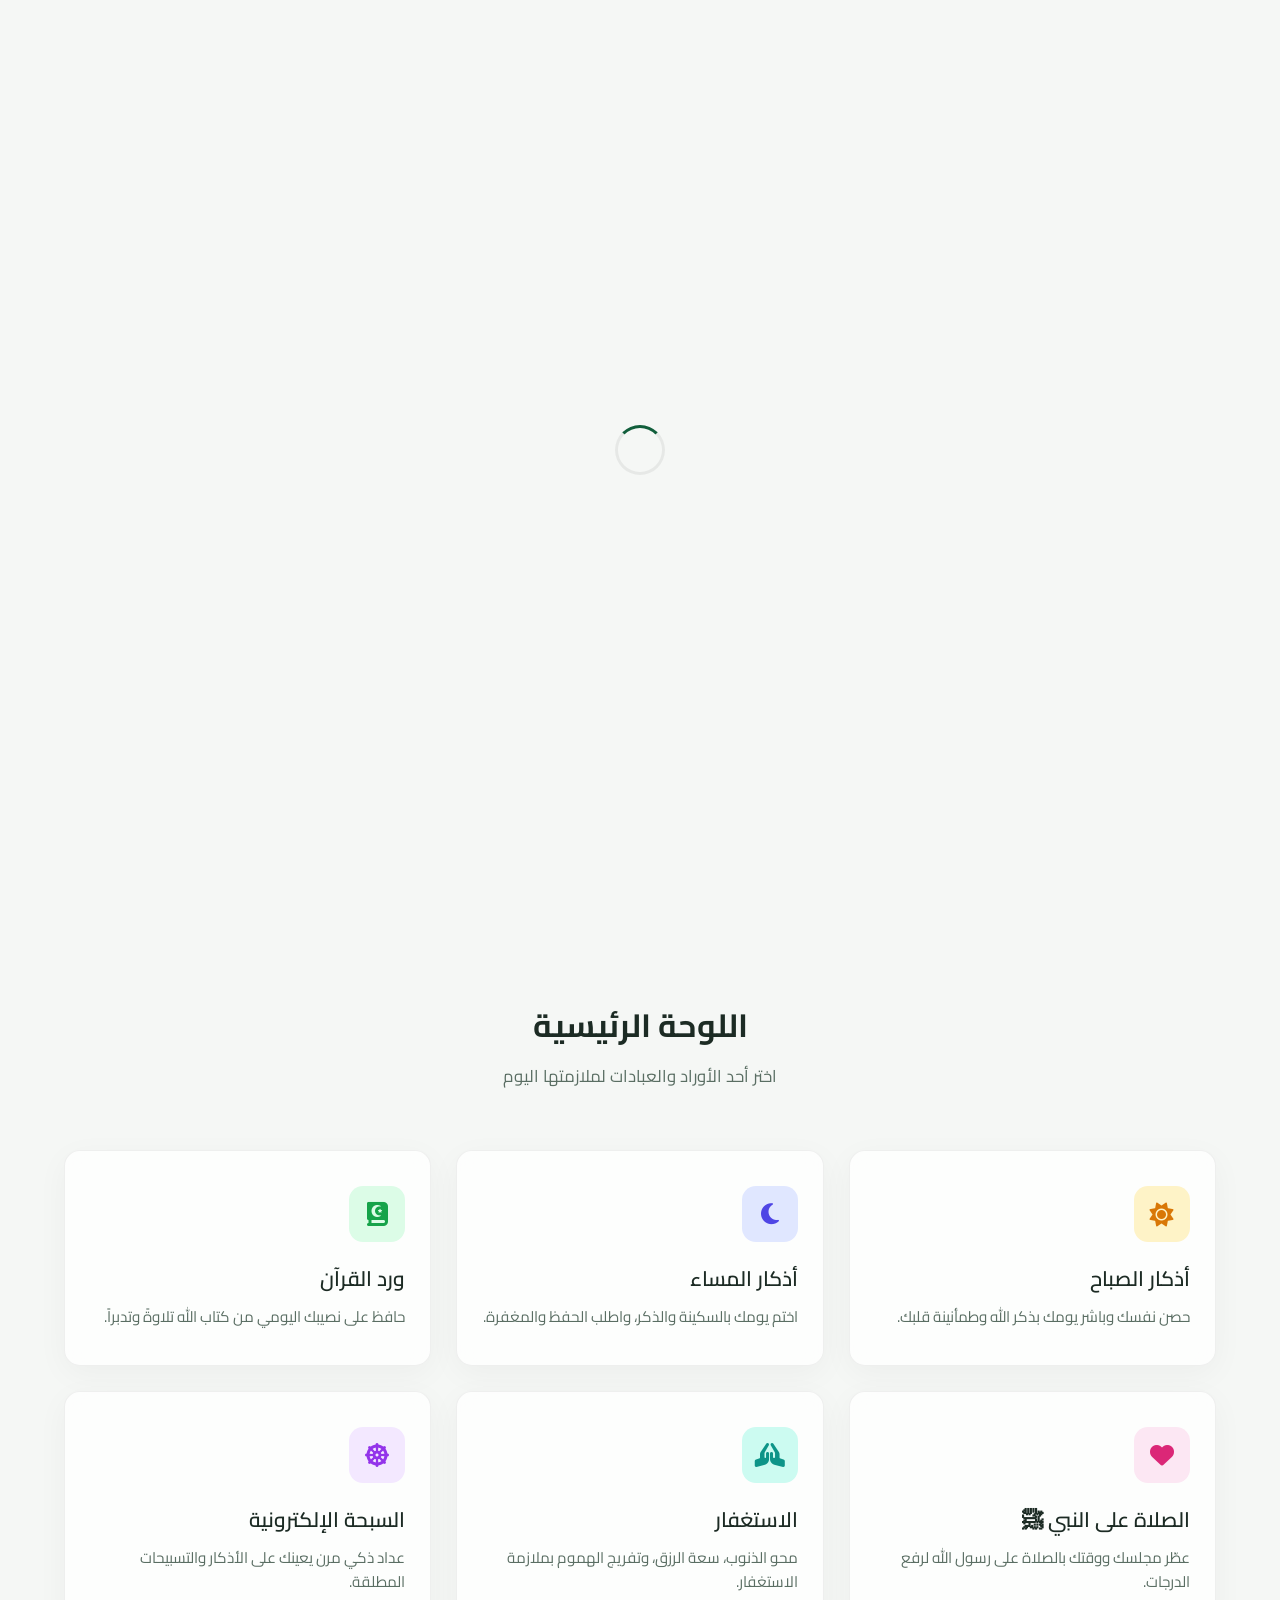
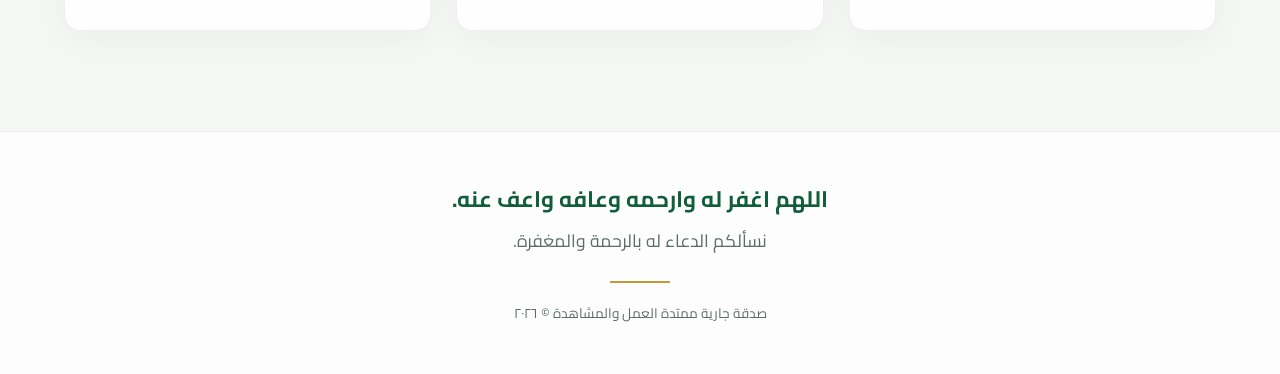
==== index.html @ 2641b61e "Rename Azkar.html to index.html" ====
<!DOCTYPE html>
<html lang="ar" dir="rtl">
<head>
    <meta charset="UTF-8">
    <meta name="viewport" content="width=device-width, initial-scale=1.0">
    <title>صدقة جارية</title>
    <link rel="preconnect" href="https://fonts.googleapis.com">
    <link rel="preconnect" href="https://fonts.gstatic.com" crossorigin>
    <link href="https://fonts.googleapis.com/css2?family=Cairo:wght@300;400;600;700&display=swap" rel="stylesheet">
    <link rel="stylesheet" href="https://cdnjs.cloudflare.com/ajax/libs/font-awesome/6.4.0/css/all.min.css">
    <link rel="stylesheet" href="Azkar.css">
</head>
<body class="light-mode">

    <div id="loader" class="loader-container">
        <div class="loader-spinner"></div>
    </div>

    <header class="main-header">
        <div class="header-container">
            <div class="logo-area" onclick="window.scrollTo({top: 0, behavior: 'smooth'})">
                <i class="fa-solid fa-mosque brand-icon"></i>
                <span class="brand-name">الأثر الصالح</span>
            </div>
            <button id="theme-toggle" class="theme-btn" aria-label="Toggle Theme">
                <i class="fa-solid fa-moon"></i>
            </button>
        </div>
    </header>

    <section class="hero-section">
        <div class="hero-bg-decor"></div>
        <div class="container hero-content">
            <h1 class="hero-title animate-up">صدقة جارية على روح</h1>
            
            <div class="deceased-card animate-up delay-1">
                <h2 class="deceased-name">رحم الله / فاعل خير</h2>
            </div>

            <p class="quran-verse animate-up delay-2">﴿ رَبِّ ارْحَمْهُمَا كَمَا رَبَّيَانِي صَغِيرًا ﴾</p>
            
            <p class="hero-message animate-up delay-3">
                نسأل الله أن يجعل هذا العمل صدقة جارية، وأن يرحم فقيدنا، ويغفر له، ويجعل قبره روضة من رياض الجنة.
            </p>

            <button id="start-btn" class="btn btn-primary animate-up delay-4">
                <span>ابدأ الآن</span>
                <i class="fa-solid fa-chevron-down"></i>
            </button>
        </div>
    </section>

    <main id="dashboard" class="dashboard-section section-padding">
        <div class="container">
            <div class="section-header">
                <h2 class="section-title">اللوحة الرئيسية</h2>
                <p class="section-subtitle">اختر أحد الأوراد والعبادات لملازمتها اليوم</p>
            </div>

            <div class="grid-dashboard">
                <div class="dash-card" onclick="openPage('morning-azkar-page')">
                    <div class="card-icon-wrapper icon-morning">
                        <i class="fa-solid fa-sun"></i>
                    </div>
                    <h3>أذكار الصباح</h3>
                    <p>حصن نفسك وباشر يومك بذكر الله وطمأنينة قلبك.</p>
                </div>

                <div class="dash-card" onclick="openPage('evening-azkar-page')">
                    <div class="card-icon-wrapper icon-evening">
                        <i class="fa-solid fa-moon"></i>
                    </div>
                    <h3>أذكار المساء</h3>
                    <p>اختم يومك بالسكينة والذكر، واطلب الحفظ والمغفرة.</p>
                </div>

                <div class="dash-card" onclick="openPage('quran-wird-page')">
                    <div class="card-icon-wrapper icon-quran">
                        <i class="fa-solid fa-book-quran"></i>
                    </div>
                    <h3>ورد القرآن</h3>
                    <p>حافظ على نصيبك اليومي من كتاب الله تلاوةً وتدبراً.</p>
                </div>

                <div class="dash-card" onclick="openPage('salawat-page')">
                    <div class="card-icon-wrapper icon-prophet">
                        <i class="fa-solid fa-heart"></i>
                    </div>
                    <h3>الصلاة على النبي ﷺ</h3>
                    <p>عطّر مجلسك ووقتك بالصلاة على رسول الله لرفع الدرجات.</p>
                </div>

                <div class="dash-card" onclick="openPage('istighfar-page')">
                    <div class="card-icon-wrapper icon-istighfar">
                        <i class="fa-solid fa-hands-praying"></i>
                    </div>
                    <h3>الاستغفار</h3>
                    <p>محو الذنوب، سعة الرزق، وتفريج الهموم بملازمة الاستغفار.</p>
                </div>

                <div class="dash-card" onclick="openPage('tasbih-page')">
                    <div class="card-icon-wrapper icon-tasbih">
                        <i class="fa-solid fa-dharmachakra"></i>
                    </div>
                    <h3>السبحة الإلكترونية</h3>
                    <p>عداد ذكي مرن يعينك على الأذكار والتسبيحات المطلقة.</p>
                </div>
            </div>
        </div>
    </main>

    <div id="sub-page-overlay" class="page-overlay hidden">
        <button class="close-overlay-btn" onclick="closeActivePage()"><i class="fa-solid fa-xmark"></i></button>
        <div class="overlay-content-wrapper">

            <div id="morning-azkar-page" class="sub-page hidden">
                <div class="page-header">
                    <h2>🌅 أذكار الصباح</h2>
                    <div class="progress-container">
                        <div class="progress-bar-meta"><span>نسبة الإنجاز</span><span id="morning-progress-text">0%</span></div>
                        <div class="progress-bar-outer"><div id="morning-progress" class="progress-bar-inner"></div></div>
                    </div>
                </div>
                <div id="morning-list" class="azkar-cards-container"></div>
            </div>

            <div id="evening-azkar-page" class="sub-page hidden">
                <div class="page-header">
                    <h2>🌙 أذكار المساء</h2>
                    <div class="progress-container">
                        <div class="progress-bar-meta"><span>نسبة الإنجاز</span><span id="evening-progress-text">0%</span></div>
                        <div class="progress-bar-outer"><div id="evening-progress" class="progress-bar-inner"></div></div>
                    </div>
                </div>
                <div id="evening-list" class="azkar-cards-container"></div>
            </div>

            <div id="quran-wird-page" class="sub-page hidden">
                <div class="page-header">
                    <h2>📖 ورد القرآن الكريم اليومي</h2>
                </div>
                <div class="wird-selection-card glass-panel">
                    <h3>حدد مستهدفك الحالي:</h3>
                    <div class="wird-options-grid">
                        <button class="wird-opt-btn" onclick="setWirdGoal('صفحة واحدة', 1)">صفحة واحدة</button>
                        <button class="wird-opt-btn" onclick="setWirdGoal('صفحتين', 2)">صفحتان</button>
                        <button class="wird-opt-btn" onclick="setWirdGoal('٥ صفحات', 5)">٥ صفحات</button>
                        <button class="wird-opt-btn" onclick="setWirdGoal('١٠ صفحات', 10)">١٠ صفحات</button>
                        <button class="wird-opt-btn" onclick="setWirdGoal('حزب كامل', 11)">حزب كامل</button>
                        <button class="wird-opt-btn" onclick="setWirdGoal('جزء كامل', 22)">جزء كامل</button>
                    </div>
                    <div class="wird-status-area">
                        <p class="current-goal-lbl">المستهدف الحالي: <strong id="current-wird-goal">لم يحدد بعد</strong></p>
                        <div class="wird-counter-display">
                            <span class="counter-label">الصفحات المقروءة:</span>
                            <span id="quran-page-count" class="counter-val">0</span>
                        </div>
                        <div class="counter-controls">
                            <button class="counter-btn increment" onclick="changeWirdCount(1)"><i class="fa-solid fa-plus"></i></button>
                            <button class="counter-btn reset" onclick="resetWirdCount()"><i class="fa-solid fa-rotate-left"></i></button>
                        </div>
                    </div>
                </div>
            </div>

            <div id="salawat-page" class="sub-page hidden">
                <div class="page-header">
                    <h2>🤍 الصلاة على النبي ﷺ</h2>
                </div>
                <div class="counter-layout glass-panel">
                    <div class="phrases-select-wrapper">
                        <label for="salawat-select">اختر صيغة الصلاة والسلام:</label>
                        <select id="salawat-select" class="styled-select">
                            <option>اللَّهُمَّ صَلِّ وَسَلِّمْ وَبَارِكْ عَلَى نَبِيِّنَا مُحَمَّدٍ</option>
                            <option>اللَّهُمَّ صَلِّ عَلَى مُحَمَّدٍ وَعَلَى آلِ مُحَمَّدٍ كَمَا صَلَّيْتَ عَلَى إِبْرَاهِيمَ</option>
                        </select>
                    </div>
                    <div class="giant-counter" id="salawat-counter-view">0</div>
                    <div class="counter-controls-row">
                        <button class="counter-btn-giant main-inc" onclick="incrementCounter('salawat')"><i class="fa-solid fa-plus"></i></button>
                        <button class="counter-btn-giant secondary-res" onclick="resetCounter('salawat')"><i class="fa-solid fa-rotate-left"></i></button>
                    </div>
                </div>
            </div>

            <div id="istighfar-page" class="sub-page hidden">
                <div class="page-header">
                    <h2>🤲 الاستغفار والتوبة</h2>
                </div>
                <div class="counter-layout glass-panel">
                    <div class="phrases-select-wrapper">
                        <label for="istighfar-select">صيغة الاستغفار المباركة:</label>
                        <select id="istighfar-select" class="styled-select">
                            <option>أَسْتَغْفِرُ اللَّهَ وَأَتُوبُ إِلَيْهِ</option>
                            <option>أَسْتَغْفِرُ اللَّهَ الْعَظِيمَ الَّذِي لَا إِلَهَ إِلَّا هُوَ الْحَيُّ الْقَيُّومُ وَأَتُوبُ إِلَيْهِ</option>
                            <option>اللَّهُمَّ أَنْتَ رَبِّي لَا إِلَهَ إِلَّا أَنْتَ خَلَقْتَنِي وَأَنَا عَبْدُكَ</option>
                        </select>
                    </div>
                    <div class="giant-counter" id="istighfar-counter-view">0</div>
                    <div class="counter-controls-row">
                        <button class="counter-btn-giant main-inc" onclick="incrementCounter('istighfar')"><i class="fa-solid fa-plus"></i></button>
                        <button class="counter-btn-giant secondary-res" onclick="resetCounter('istighfar')"><i class="fa-solid fa-rotate-left"></i></button>
                    </div>
                </div>
            </div>

            <div id="tasbih-page" class="sub-page hidden">
                <div class="page-header">
                    <h2>📿 السبحة الإلكترونية المطورة</h2>
                </div>
                <div class="counter-layout glass-panel">
                    <div class="phrases-select-wrapper">
                        <label for="tasbih-select">اختر صيغة الذكر الحالية:</label>
                        <select id="tasbih-select" class="styled-select" onchange="onTasbihDhikrChange()">
                            <option value="subhan">سُبْحَانَ اللَّهِ</option>
                            <option value="hamd">الْحَمْدُ لِلَّهِ</option>
                            <option value="allah_akbar">اللَّهُ أَكْبَرُ</option>
                            <option value="tawheed">لَا إِلَهَ إِلَّا اللَّهُ وَحْدَهُ لَا شَرِيكَ لَهُ</option>
                            <option value="hawqala">لَا حَوْلَ وَلَا قُوَّةَ إِلَّا بِاللَّهِ</option>
                            <option value="subhan_bihamdihi">سُبْحَانَ اللَّهِ وَبِحَمْدِهِ ، سُبْحَانَ اللَّهِ الْعَظِيمِ</option>
                        </select>
                    </div>
                    <div class="giant-counter" id="tasbih-counter-view">0</div>
                    <div class="counter-controls-row">
                        <button class="counter-btn-giant main-inc" onclick="incrementTasbih()"><i class="fa-solid fa-plus"></i></button>
                        <button class="counter-btn-giant secondary-res" onclick="resetTasbih()"><i class="fa-solid fa-rotate-left"></i></button>
                    </div>
                </div>
            </div>

        </div>
    </div>

    <footer class="main-footer">
        <div class="container footer-content">
            <p class="footer-prayer">اللهم اغفر له وارحمه وعافه واعف عنه.</p>
            <p class="footer-request">نسألكم الدعاء له بالرحمة والمغفرة.</p>
            <div class="footer-divider"></div>
            <p class="footer-copyright">صدقة جارية ممتدة العمل والمشاهدة © ٢٠٢٦</p>
        </div>
    </footer>

    <script src="Azkar.js"></script>
</body>
</html>
---- Azkar.css ----
/* ==========================================================================
   RESET & SYSTEM VARIABLE DECLARATIONS (Premium Islamic Palette & Apple Ethos)
   ========================================================================== */
:root {
    --font-primary: 'Cairo', sans-serif;
    --transition-smooth: all 0.4s cubic-bezier(0.16, 1, 0.3, 1);
    --radius-premium: 16px;
    --radius-round: 30px;
    
    /* Light Mode Variables (Luxurious Minimalist Setup) */
    --bg-main: #f5f7f5;
    --bg-header: rgba(245, 247, 245, 0.75);
    --bg-card: rgba(255, 255, 255, 0.8);
    --border-glass: rgba(0, 0, 0, 0.06);
    --text-primary: #1c2b24;
    --text-secondary: #5a6e63;
    --primary-emerald: #115e3b;
    --primary-emerald-light: #e8f5ee;
    --accent-gold: #c29b38;
    --shadow-premium: 0 8px 32px 0 rgba(0, 0, 0, 0.04);
    --glow-color: rgba(194, 155, 56, 0.3);
}

.dark-mode {
    /* Dark Mode Variables (Deep Minimal Vercel/Notion Dark) */
    --bg-main: #0b120e;
    --bg-header: rgba(11, 18, 14, 0.75);
    --bg-card: rgba(20, 30, 25, 0.7);
    --border-glass: rgba(255, 255, 255, 0.05);
    --text-primary: #f0f4f2;
    --text-secondary: #9cb0a5;
    --primary-emerald: #1b9d63;
    --primary-emerald-light: rgba(27, 157, 99, 0.1);
    --accent-gold: #e0b853;
    --shadow-premium: 0 8px 32px 0 rgba(0, 0, 0, 0.4);
    --glow-color: rgba(224, 184, 83, 0.15);
}

* {
    box-sizing: border-box;
    margin: 0;
    padding: 0;
    font-family: var(--font-primary);
    -webkit-tap-highlight-color: transparent;
}

html {
    scroll-behavior: smooth;
}

body {
    background-color: var(--bg-main);
    color: var(--text-primary);
    transition: var(--transition-smooth);
    overflow-x: hidden;
    line-height: 1.6;
}

.container {
    width: 90%;
    max-width: 1200px;
    margin: 0 auto;
}

/* ==========================================================================
   LOADER ELEMENT
   ========================================================================== */
.loader-container {
    position: fixed;
    top: 0; left: 0; width: 100vw; height: 100vh;
    background-color: var(--bg-main);
    z-index: 9999;
    display: flex; align-items: center; justify-content: center;
    transition: opacity 0.5s ease, visibility 0.5s ease;
}
.loader-spinner {
    width: 50px; height: 50px;
    border: 3px solid var(--border-glass);
    border-top: 3px solid var(--primary-emerald);
    border-radius: 50%;
    animation: spin 0.8s linear infinite;
}
@keyframes spin { 0% { transform: rotate(0deg); } 100% { transform: rotate(360deg); } }

/* ==========================================================================
   NAVIGATION BAR HEADER
   ========================================================================== */
.main-header {
    position: fixed; top: 0; left: 0; width: 100%; z-index: 1000;
    background-color: var(--bg-header);
    backdrop-filter: blur(20px);
    -webkit-backdrop-filter: blur(20px);
    border-bottom: 1px solid var(--border-glass);
    transition: var(--transition-smooth);
}
.header-container {
    max-width: 1300px; margin: 0 auto; padding: 15px 24px;
    display: flex; justify-content: space-between; align-items: center;
}
.logo-area {
    display: flex; align-items: center; gap: 10px; cursor: pointer;
}
.brand-icon {
    font-size: 1.4rem; color: var(--primary-emerald);
}
.brand-name {
    font-size: 1.15rem; font-weight: 700; color: var(--text-primary); letter-spacing: -0.5px;
}
.theme-btn {
    background: none; border: 1px solid var(--border-glass); width: 40px; height: 40px;
    border-radius: 50%; color: var(--text-primary); cursor: pointer;
    display: flex; align-items: center; justify-content: center; transition: var(--transition-smooth);
}
.theme-btn:hover {
    background-color: var(--primary-emerald-light); transform: scale(1.05);
}

/* ==========================================================================
   HERO LANDING SECTION
   ========================================================================== */
.hero-section {
    position: relative; min-height: 100vh; display: flex; align-items: center;
    justify-content: center; text-align: center; padding-top: 100px; overflow: hidden;
}
.hero-bg-decor {
    position: absolute; width: 400px; height: 400px;
    background: radial-gradient(circle, var(--primary-emerald-light) 0%, transparent 70%);
    top: 20%; left: 50%; transform: translate(-50%, -50%); z-index: 1; pointer-events: none;
}
.hero-content {
    position: relative; z-index: 2; max-width: 800px;
}
.hero-title {
    font-size: 1.8rem; font-weight: 300; color: var(--text-secondary); margin-bottom: 20px;
}
.deceased-card {
    background: var(--bg-card);
    backdrop-filter: blur(10px); -webkit-backdrop-filter: blur(10px);
    border: 1px solid var(--border-glass);
    padding: 24px 60px; border-radius: var(--radius-premium); display: inline-block;
    margin-bottom: 35px; box-shadow: 0 0 25px var(--glow-color);
    animation: pulseBorder 4s infinite alternate;
}
.deceased-name {
    font-size: 2.2rem; font-weight: 700; color: var(--primary-emerald);
}
.quran-verse {
    font-size: 1.6rem; font-weight: 600; color: var(--accent-gold); margin-bottom: 25px;
}
.hero-message {
    font-size: 1.15rem; color: var(--text-secondary); max-width: 600px; margin: 0 auto 40px auto;
}
.btn {
    padding: 14px 36px; font-size: 1.1rem; font-weight: 600; border-radius: var(--radius-round);
    border: none; cursor: pointer; display: inline-flex; align-items: center; gap: 10px;
    transition: var(--transition-smooth);
}
.btn-primary {
    background-color: var(--primary-emerald); color: white;
    box-shadow: 0 4px 15px rgba(27, 157, 99, 0.2);
}
.btn-primary:hover {
    transform: translateY(-2px) scale(1.02); box-shadow: 0 6px 20px rgba(27, 157, 99, 0.3);
}

/* ==========================================================================
   DASHBOARD ARCHITECTURE & GRID SYSTEM
   ========================================================================== */
.section-padding { padding: 100px 0; }
.section-header { text-align: center; margin-bottom: 60px; }
.section-title { font-size: 2rem; font-weight: 700; margin-bottom: 12px; }
.section-subtitle { color: var(--text-secondary); font-size: 1.05rem; }

.grid-dashboard {
    display: grid; grid-template-columns: repeat(auto-fill, minmax(320px, 1fr));
    gap: 25px; margin-top: 20px;
}
.dash-card {
    background: var(--bg-card);
    border: 1px solid var(--border-glass);
    border-radius: var(--radius-premium); padding: 35px 25px; cursor: pointer;
    box-shadow: var(--shadow-premium); backdrop-filter: blur(10px); -webkit-backdrop-filter: blur(10px);
    transition: var(--transition-smooth); position: relative; overflow: hidden;
}
.dash-card::before {
    content: ''; position: absolute; top: 0; left: 0; width: 100%; height: 100%;
    background: linear-gradient(135deg, var(--primary-emerald-light) 0%, transparent 100%);
    opacity: 0; transition: var(--transition-smooth); z-index: 1;
}
.dash-card:hover {
    transform: translateY(-6px); border-color: var(--primary-emerald);
}
.dash-card:hover::before { opacity: 1; }
.dash-card:active { transform: scale(0.98); }

.card-icon-wrapper {
    position: relative; z-index: 2; width: 56px; height: 56px; border-radius: 14px;
    display: flex; align-items: center; justify-content: center; font-size: 1.5rem; margin-bottom: 20px;
}
.icon-morning { background-color: #fef3c7; color: #d97706; }
.icon-evening { background-color: #e0e7ff; color: #4f46e5; }
.icon-quran { background-color: #dcfce7; color: #16a34a; }
.icon-prophet { background-color: #fce7f3; color: #db2777; }
.icon-istighfar { background-color: #ccfbf1; color: #0d9488; }
.icon-tasbih { background-color: #f3e8ff; color: #9333ea; }

.dash-card h3 { position: relative; z-index: 2; font-size: 1.3rem; font-weight: 600; margin-bottom: 10px; }
.dash-card p { position: relative; z-index: 2; color: var(--text-secondary); font-size: 0.95rem; }

/* ==========================================================================
   SUB-PAGES MODAL VIEW LAYER SYSTEM
   ========================================================================== */
.page-overlay {
    position: fixed; top: 0; left: 0; width: 100%; height: 100%;
    background-color: var(--bg-main); z-index: 2000; overflow-y: auto;
    padding: 80px 0; transition: var(--transition-smooth); opacity: 1; visibility: visible;
}
.page-overlay.hidden { opacity: 0; visibility: hidden; pointer-events: none; }
.close-overlay-btn {
    position: fixed; top: 25px; left: 25px; background: var(--bg-card);
    border: 1px solid var(--border-glass); width: 45px; height: 45px; border-radius: 50%;
    color: var(--text-primary); font-size: 1.2rem; cursor: pointer; display: flex;
    align-items: center; justify-content: center; box-shadow: var(--shadow-premium); z-index: 2100;
}
.overlay-content-wrapper { max-width: 800px; width: 90%; margin: 0 auto; }
.sub-page.hidden { display: none; }

.page-header { margin-bottom: 40px; text-align: center; }
.page-header h2 { font-size: 2rem; font-weight: 700; margin-bottom: 20px; }

/* Progress Architecture */
.progress-container { max-width: 400px; margin: 0 auto; }
.progress-bar-meta { display: flex; justify-content: space-between; font-size: 0.9rem; margin-bottom: 6px; color: var(--text-secondary); }
.progress-bar-outer { width: 100%; height: 8px; background-color: var(--border-glass); border-radius: 4px; overflow: hidden; }
.progress-bar-inner { width: 0%; height: 100%; background-color: var(--primary-emerald); transition: width 0.4s ease; }

/* ==========================================================================
   AZKAR LIST INTERFACE
   ========================================================================== */
.azkar-cards-container { display: flex; flex-direction: column; gap: 20px; }
.azkar-card {
    background: var(--bg-card); border: 1px solid var(--border-glass);
    border-radius: var(--radius-premium); padding: 30px; box-shadow: var(--shadow-premium);
    position: relative; transition: var(--transition-smooth); cursor: pointer;
}
.azkar-card.completed { opacity: 0.6; transform: scale(0.98); border-color: var(--primary-emerald-light); }
.azkar-text { font-size: 1.3rem; font-weight: 600; line-height: 1.8; margin-bottom: 20px; text-align: justify; }
.azkar-ref { font-size: 0.9rem; color: var(--accent-gold); margin-bottom: 10px; }
.azkar-reward { font-size: 0.95rem; color: var(--text-secondary); background: var(--primary-emerald-light); padding: 10px 15px; border-radius: 8px; margin-bottom: 20px; }
.azkar-footer-row { display: flex; justify-content: space-between; align-items: center; }
.azkar-badge-complete { color: var(--primary-emerald); font-weight: 700; display: flex; align-items: center; gap: 6px; }
.azkar-counter-pill {
    background: var(--primary-emerald); color: white; padding: 6px 18px; border-radius: 20px; font-weight: 600; font-size: 0.95rem;
}
.azkar-card.completed .azkar-counter-pill { background: var(--text-secondary); }

/* ==========================================================================
   QURAN WIRD / UTILITIES COMPONENTS
   ========================================================================== */
.glass-panel {
    background: var(--bg-card); border: 1px solid var(--border-glass);
    border-radius: var(--radius-premium); padding: 40px 30px; box-shadow: var(--shadow-premium);
}
.wird-selection-card h3 { font-size: 1.25rem; margin-bottom: 20px; text-align: center; }
.wird-options-grid { display: grid; grid-template-columns: repeat(3, 1fr); gap: 15px; margin-bottom: 40px; }
.wird-opt-btn {
    background: var(--bg-main); border: 1px solid var(--border-glass); padding: 14px;
    border-radius: var(--radius-premium); color: var(--text-primary); cursor: pointer; font-weight: 600;
    transition: var(--transition-smooth);
}
.wird-opt-btn:hover, .wird-opt-btn.active { background: var(--primary-emerald); color: white; border-color: var(--primary-emerald); }

.wird-status-area { border-top: 1px solid var(--border-glass); padding-top: 30px; text-align: center; }
.current-goal-lbl { font-size: 1.1rem; color: var(--text-secondary); margin-bottom: 20px; }
.current-goal-lbl strong { color: var(--accent-gold); }
.wird-counter-display { margin-bottom: 25px; }
.counter-label { font-size: 1.1rem; display: block; margin-bottom: 10px; color: var(--text-secondary); }
.counter-val { font-size: 4rem; font-weight: 700; color: var(--text-primary); }

.counter-controls { display: flex; justify-content: center; gap: 20px; }
.counter-btn {
    width: 60px; height: 60px; border-radius: 50%; border: none; cursor: pointer; font-size: 1.3rem; display: flex; align-items: center; justify-content: center; transition: var(--transition-smooth);
}
.counter-btn.increment { background-color: var(--primary-emerald); color: white; }
.counter-btn.increment:active { transform: scale(0.9); }
.counter-btn.reset { background-color: var(--border-glass); color: var(--text-primary); }

/* ==========================================================================
   GIANT DIGITAL COUNTERS SETUP (Salawat, Istighfar, Tasbih)
   ========================================================================== */
.counter-layout { text-align: center; max-width: 600px; margin: 0 auto; }
.phrases-select-wrapper { margin-bottom: 40px; text-align: right; }
.phrases-select-wrapper label { font-weight: 600; display: block; margin-bottom: 10px; color: var(--text-secondary); }
.styled-select {
    width: 100%; padding: 14px; border-radius: var(--radius-premium); background: var(--bg-main);
    border: 1px solid var(--border-glass); color: var(--text-primary); font-size: 1.05rem; font-weight: 600; outline: none;
}
.giant-counter {
    font-size: 6rem; font-weight: 700; margin: 40px 0; color: var(--primary-emerald);
    transition: transform 0.1s ease;
}
.counter-controls-row { display: flex; justify-content: center; align-items: center; gap: 25px; }
.counter-btn-giant { border: none; border-radius: 50%; display: flex; align-items: center; justify-content: center; cursor: pointer; transition: var(--transition-smooth); }
.counter-btn-giant.main-inc { width: 90px; height: 90px; background-color: var(--primary-emerald); color: white; font-size: 2rem; box-shadow: 0 10px 25px rgba(27, 157, 99, 0.3); }
.counter-btn-giant.main-inc:active { transform: scale(0.92); }
.counter-btn-giant.secondary-res { width: 55px; height: 55px; background-color: var(--border-glass); color: var(--text-primary); font-size: 1.1rem; }

/* ==========================================================================
   FOOTER FRAMEWORK
   ========================================================================== */
.main-footer { background-color: var(--bg-card); border-top: 1px solid var(--border-glass); padding: 50px 0; text-align: center; }
.footer-prayer { font-size: 1.4rem; font-weight: 700; color: var(--primary-emerald); margin-bottom: 10px; }
.footer-request { font-size: 1.1rem; color: var(--text-secondary); margin-bottom: 25px; }
.footer-divider { width: 60px; height: 2px; background-color: var(--accent-gold); margin: 0 auto 20px auto; }
.footer-copyright { font-size: 0.85rem; color: var(--text-secondary); }

/* ==========================================================================
   ANIMATIONS ARCHITECTURE
   ========================================================================== */
@keyframes pulseBorder {
    0% { box-shadow: 0 0 20px var(--glow-color); border-color: var(--border-glass); }
    100% { box-shadow: 0 0 35px var(--glow-color); border-color: var(--accent-gold); }
}

.animate-up { opacity: 0; transform: translateY(30px); animation: runUp 1s cubic-bezier(0.16, 1, 0.3, 1) forwards; }
.delay-1 { animation-delay: 0.15s; }
.delay-2 { animation-delay: 0.3s; }
.delay-3 { animation-delay: 0.45s; }
.delay-4 { animation-delay: 0.6s; }

@keyframes runUp { to { opacity: 1; transform: translateY(0); } }

/* ==========================================================================
   RESPONSIVE LAYOUT MATRIX
   ========================================================================== */
@media (max-width: 768px) {
    .hero-title { font-size: 1.4rem; }
    .deceased-card { padding: 18px 35px; }
    .deceased-name { font-size: 1.7rem; }
    .quran-verse { font-size: 1.3rem; }
    .grid-dashboard { grid-template-columns: 1fr; gap: 16px; }
    .wird-options-grid { grid-template-columns: repeat(2, 1fr); }
    .giant-counter { font-size: 4.5rem; }
    .azkar-text { font-size: 1.15rem; }
}
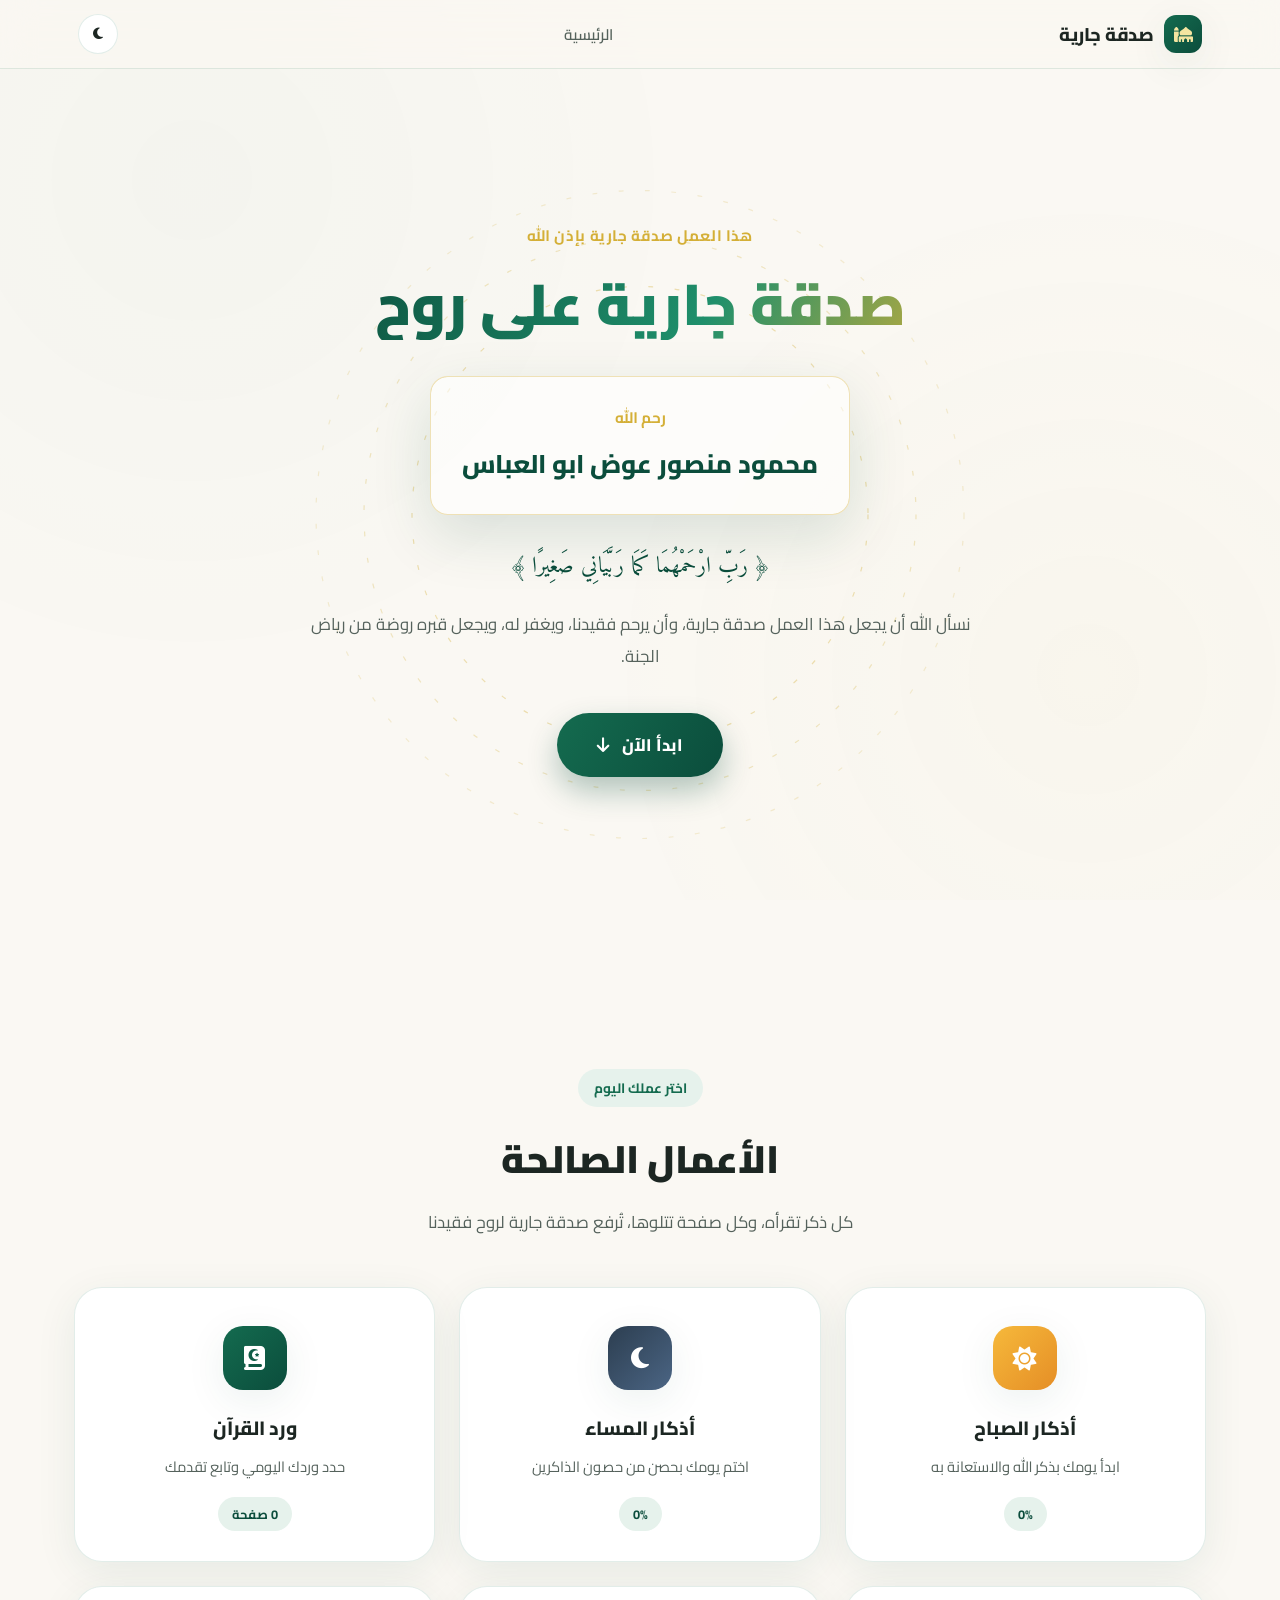
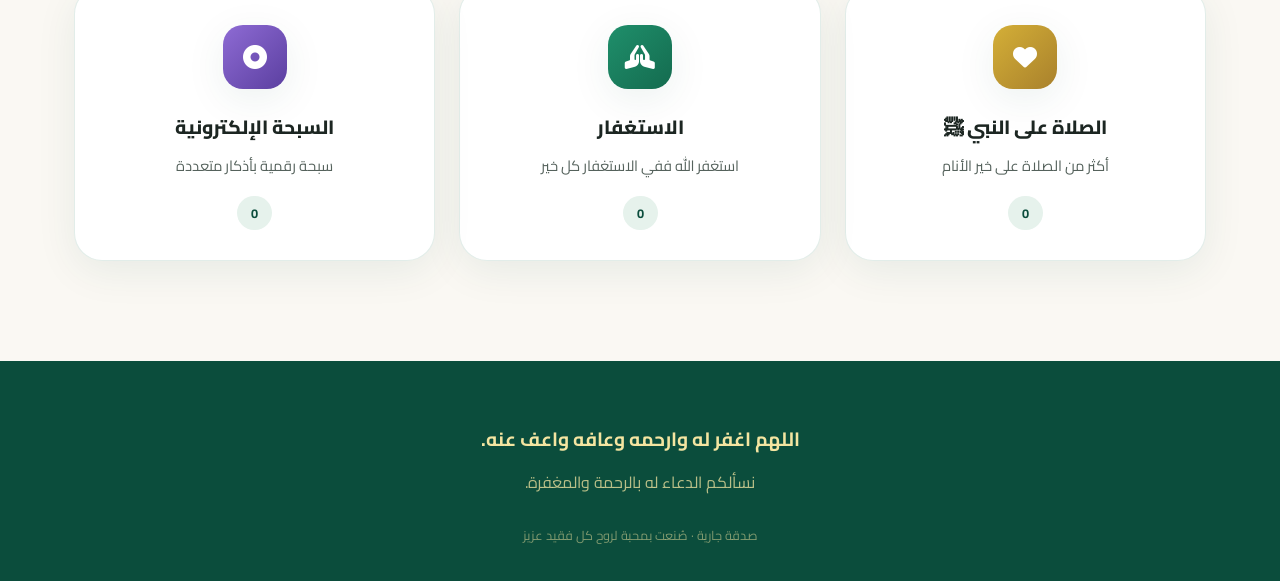
==== commit 1c5d0606: "Add files via upload" ====
--- a/index.html
+++ b/index.html
@@ -1,245 +1,314 @@
 <!DOCTYPE html>
 <html lang="ar" dir="rtl">
 <head>
-    <meta charset="UTF-8">
-    <meta name="viewport" content="width=device-width, initial-scale=1.0">
-    <title>صدقة جارية</title>
-    <link rel="preconnect" href="https://fonts.googleapis.com">
-    <link rel="preconnect" href="https://fonts.gstatic.com" crossorigin>
-    <link href="https://fonts.googleapis.com/css2?family=Cairo:wght@300;400;600;700&display=swap" rel="stylesheet">
-    <link rel="stylesheet" href="https://cdnjs.cloudflare.com/ajax/libs/font-awesome/6.4.0/css/all.min.css">
-    <link rel="stylesheet" href="Azkar.css">
+<meta charset="UTF-8">
+<meta name="viewport" content="width=device-width, initial-scale=1.0">
+<title>صدقة جارية</title>
+<link rel="preconnect" href="https://fonts.googleapis.com">
+<link href="https://fonts.googleapis.com/css2?family=Cairo:wght@300;400;500;600;700;800;900&family=Amiri:wght@400;700&display=swap" rel="stylesheet">
+<link rel="stylesheet" href="https://cdnjs.cloudflare.com/ajax/libs/font-awesome/6.5.1/css/all.min.css">
+<link rel="stylesheet" href="Azkar2.css">
 </head>
-<body class="light-mode">
-
-    <div id="loader" class="loader-container">
-        <div class="loader-spinner"></div>
-    </div>
-
-    <header class="main-header">
-        <div class="header-container">
-            <div class="logo-area" onclick="window.scrollTo({top: 0, behavior: 'smooth'})">
-                <i class="fa-solid fa-mosque brand-icon"></i>
-                <span class="brand-name">الأثر الصالح</span>
-            </div>
-            <button id="theme-toggle" class="theme-btn" aria-label="Toggle Theme">
-                <i class="fa-solid fa-moon"></i>
-            </button>
-        </div>
-    </header>
-
-    <section class="hero-section">
-        <div class="hero-bg-decor"></div>
-        <div class="container hero-content">
-            <h1 class="hero-title animate-up">صدقة جارية على روح</h1>
-            
-            <div class="deceased-card animate-up delay-1">
-                <h2 class="deceased-name">رحم الله / فاعل خير</h2>
-            </div>
-
-            <p class="quran-verse animate-up delay-2">﴿ رَبِّ ارْحَمْهُمَا كَمَا رَبَّيَانِي صَغِيرًا ﴾</p>
-            
-            <p class="hero-message animate-up delay-3">
-                نسأل الله أن يجعل هذا العمل صدقة جارية، وأن يرحم فقيدنا، ويغفر له، ويجعل قبره روضة من رياض الجنة.
-            </p>
-
-            <button id="start-btn" class="btn btn-primary animate-up delay-4">
-                <span>ابدأ الآن</span>
-                <i class="fa-solid fa-chevron-down"></i>
-            </button>
-        </div>
-    </section>
-
-    <main id="dashboard" class="dashboard-section section-padding">
-        <div class="container">
-            <div class="section-header">
-                <h2 class="section-title">اللوحة الرئيسية</h2>
-                <p class="section-subtitle">اختر أحد الأوراد والعبادات لملازمتها اليوم</p>
-            </div>
-
-            <div class="grid-dashboard">
-                <div class="dash-card" onclick="openPage('morning-azkar-page')">
-                    <div class="card-icon-wrapper icon-morning">
-                        <i class="fa-solid fa-sun"></i>
-                    </div>
-                    <h3>أذكار الصباح</h3>
-                    <p>حصن نفسك وباشر يومك بذكر الله وطمأنينة قلبك.</p>
-                </div>
-
-                <div class="dash-card" onclick="openPage('evening-azkar-page')">
-                    <div class="card-icon-wrapper icon-evening">
-                        <i class="fa-solid fa-moon"></i>
-                    </div>
-                    <h3>أذكار المساء</h3>
-                    <p>اختم يومك بالسكينة والذكر، واطلب الحفظ والمغفرة.</p>
-                </div>
-
-                <div class="dash-card" onclick="openPage('quran-wird-page')">
-                    <div class="card-icon-wrapper icon-quran">
-                        <i class="fa-solid fa-book-quran"></i>
-                    </div>
-                    <h3>ورد القرآن</h3>
-                    <p>حافظ على نصيبك اليومي من كتاب الله تلاوةً وتدبراً.</p>
-                </div>
-
-                <div class="dash-card" onclick="openPage('salawat-page')">
-                    <div class="card-icon-wrapper icon-prophet">
-                        <i class="fa-solid fa-heart"></i>
-                    </div>
-                    <h3>الصلاة على النبي ﷺ</h3>
-                    <p>عطّر مجلسك ووقتك بالصلاة على رسول الله لرفع الدرجات.</p>
-                </div>
-
-                <div class="dash-card" onclick="openPage('istighfar-page')">
-                    <div class="card-icon-wrapper icon-istighfar">
-                        <i class="fa-solid fa-hands-praying"></i>
-                    </div>
-                    <h3>الاستغفار</h3>
-                    <p>محو الذنوب، سعة الرزق، وتفريج الهموم بملازمة الاستغفار.</p>
-                </div>
-
-                <div class="dash-card" onclick="openPage('tasbih-page')">
-                    <div class="card-icon-wrapper icon-tasbih">
-                        <i class="fa-solid fa-dharmachakra"></i>
-                    </div>
-                    <h3>السبحة الإلكترونية</h3>
-                    <p>عداد ذكي مرن يعينك على الأذكار والتسبيحات المطلقة.</p>
-                </div>
-            </div>
-        </div>
-    </main>
-
-    <div id="sub-page-overlay" class="page-overlay hidden">
-        <button class="close-overlay-btn" onclick="closeActivePage()"><i class="fa-solid fa-xmark"></i></button>
-        <div class="overlay-content-wrapper">
-
-            <div id="morning-azkar-page" class="sub-page hidden">
-                <div class="page-header">
-                    <h2>🌅 أذكار الصباح</h2>
-                    <div class="progress-container">
-                        <div class="progress-bar-meta"><span>نسبة الإنجاز</span><span id="morning-progress-text">0%</span></div>
-                        <div class="progress-bar-outer"><div id="morning-progress" class="progress-bar-inner"></div></div>
-                    </div>
-                </div>
-                <div id="morning-list" class="azkar-cards-container"></div>
-            </div>
-
-            <div id="evening-azkar-page" class="sub-page hidden">
-                <div class="page-header">
-                    <h2>🌙 أذكار المساء</h2>
-                    <div class="progress-container">
-                        <div class="progress-bar-meta"><span>نسبة الإنجاز</span><span id="evening-progress-text">0%</span></div>
-                        <div class="progress-bar-outer"><div id="evening-progress" class="progress-bar-inner"></div></div>
-                    </div>
-                </div>
-                <div id="evening-list" class="azkar-cards-container"></div>
-            </div>
-
-            <div id="quran-wird-page" class="sub-page hidden">
-                <div class="page-header">
-                    <h2>📖 ورد القرآن الكريم اليومي</h2>
-                </div>
-                <div class="wird-selection-card glass-panel">
-                    <h3>حدد مستهدفك الحالي:</h3>
-                    <div class="wird-options-grid">
-                        <button class="wird-opt-btn" onclick="setWirdGoal('صفحة واحدة', 1)">صفحة واحدة</button>
-                        <button class="wird-opt-btn" onclick="setWirdGoal('صفحتين', 2)">صفحتان</button>
-                        <button class="wird-opt-btn" onclick="setWirdGoal('٥ صفحات', 5)">٥ صفحات</button>
-                        <button class="wird-opt-btn" onclick="setWirdGoal('١٠ صفحات', 10)">١٠ صفحات</button>
-                        <button class="wird-opt-btn" onclick="setWirdGoal('حزب كامل', 11)">حزب كامل</button>
-                        <button class="wird-opt-btn" onclick="setWirdGoal('جزء كامل', 22)">جزء كامل</button>
-                    </div>
-                    <div class="wird-status-area">
-                        <p class="current-goal-lbl">المستهدف الحالي: <strong id="current-wird-goal">لم يحدد بعد</strong></p>
-                        <div class="wird-counter-display">
-                            <span class="counter-label">الصفحات المقروءة:</span>
-                            <span id="quran-page-count" class="counter-val">0</span>
-                        </div>
-                        <div class="counter-controls">
-                            <button class="counter-btn increment" onclick="changeWirdCount(1)"><i class="fa-solid fa-plus"></i></button>
-                            <button class="counter-btn reset" onclick="resetWirdCount()"><i class="fa-solid fa-rotate-left"></i></button>
-                        </div>
-                    </div>
-                </div>
-            </div>
-
-            <div id="salawat-page" class="sub-page hidden">
-                <div class="page-header">
-                    <h2>🤍 الصلاة على النبي ﷺ</h2>
-                </div>
-                <div class="counter-layout glass-panel">
-                    <div class="phrases-select-wrapper">
-                        <label for="salawat-select">اختر صيغة الصلاة والسلام:</label>
-                        <select id="salawat-select" class="styled-select">
-                            <option>اللَّهُمَّ صَلِّ وَسَلِّمْ وَبَارِكْ عَلَى نَبِيِّنَا مُحَمَّدٍ</option>
-                            <option>اللَّهُمَّ صَلِّ عَلَى مُحَمَّدٍ وَعَلَى آلِ مُحَمَّدٍ كَمَا صَلَّيْتَ عَلَى إِبْرَاهِيمَ</option>
-                        </select>
-                    </div>
-                    <div class="giant-counter" id="salawat-counter-view">0</div>
-                    <div class="counter-controls-row">
-                        <button class="counter-btn-giant main-inc" onclick="incrementCounter('salawat')"><i class="fa-solid fa-plus"></i></button>
-                        <button class="counter-btn-giant secondary-res" onclick="resetCounter('salawat')"><i class="fa-solid fa-rotate-left"></i></button>
-                    </div>
-                </div>
-            </div>
-
-            <div id="istighfar-page" class="sub-page hidden">
-                <div class="page-header">
-                    <h2>🤲 الاستغفار والتوبة</h2>
-                </div>
-                <div class="counter-layout glass-panel">
-                    <div class="phrases-select-wrapper">
-                        <label for="istighfar-select">صيغة الاستغفار المباركة:</label>
-                        <select id="istighfar-select" class="styled-select">
-                            <option>أَسْتَغْفِرُ اللَّهَ وَأَتُوبُ إِلَيْهِ</option>
-                            <option>أَسْتَغْفِرُ اللَّهَ الْعَظِيمَ الَّذِي لَا إِلَهَ إِلَّا هُوَ الْحَيُّ الْقَيُّومُ وَأَتُوبُ إِلَيْهِ</option>
-                            <option>اللَّهُمَّ أَنْتَ رَبِّي لَا إِلَهَ إِلَّا أَنْتَ خَلَقْتَنِي وَأَنَا عَبْدُكَ</option>
-                        </select>
-                    </div>
-                    <div class="giant-counter" id="istighfar-counter-view">0</div>
-                    <div class="counter-controls-row">
-                        <button class="counter-btn-giant main-inc" onclick="incrementCounter('istighfar')"><i class="fa-solid fa-plus"></i></button>
-                        <button class="counter-btn-giant secondary-res" onclick="resetCounter('istighfar')"><i class="fa-solid fa-rotate-left"></i></button>
-                    </div>
-                </div>
-            </div>
-
-            <div id="tasbih-page" class="sub-page hidden">
-                <div class="page-header">
-                    <h2>📿 السبحة الإلكترونية المطورة</h2>
-                </div>
-                <div class="counter-layout glass-panel">
-                    <div class="phrases-select-wrapper">
-                        <label for="tasbih-select">اختر صيغة الذكر الحالية:</label>
-                        <select id="tasbih-select" class="styled-select" onchange="onTasbihDhikrChange()">
-                            <option value="subhan">سُبْحَانَ اللَّهِ</option>
-                            <option value="hamd">الْحَمْدُ لِلَّهِ</option>
-                            <option value="allah_akbar">اللَّهُ أَكْبَرُ</option>
-                            <option value="tawheed">لَا إِلَهَ إِلَّا اللَّهُ وَحْدَهُ لَا شَرِيكَ لَهُ</option>
-                            <option value="hawqala">لَا حَوْلَ وَلَا قُوَّةَ إِلَّا بِاللَّهِ</option>
-                            <option value="subhan_bihamdihi">سُبْحَانَ اللَّهِ وَبِحَمْدِهِ ، سُبْحَانَ اللَّهِ الْعَظِيمِ</option>
-                        </select>
-                    </div>
-                    <div class="giant-counter" id="tasbih-counter-view">0</div>
-                    <div class="counter-controls-row">
-                        <button class="counter-btn-giant main-inc" onclick="incrementTasbih()"><i class="fa-solid fa-plus"></i></button>
-                        <button class="counter-btn-giant secondary-res" onclick="resetTasbih()"><i class="fa-solid fa-rotate-left"></i></button>
-                    </div>
-                </div>
-            </div>
-
-        </div>
-    </div>
-
-    <footer class="main-footer">
-        <div class="container footer-content">
-            <p class="footer-prayer">اللهم اغفر له وارحمه وعافه واعف عنه.</p>
-            <p class="footer-request">نسألكم الدعاء له بالرحمة والمغفرة.</p>
-            <div class="footer-divider"></div>
-            <p class="footer-copyright">صدقة جارية ممتدة العمل والمشاهدة © ٢٠٢٦</p>
-        </div>
-    </footer>
-
-    <script src="Azkar.js"></script>
+<body>
+
+<!-- ================= LOADER ================= -->
+<div id="loader">
+  <div class="loader-mark">
+    <svg viewBox="0 0 100 100" width="72" height="72">
+      <polygon points="50,4 61,39 98,39 68,61 79,96 50,74 21,96 32,61 2,39 39,39" fill="none" stroke="url(#gGold)" stroke-width="2"/>
+      <defs>
+        <linearGradient id="gGold" x1="0" y1="0" x2="1" y2="1">
+          <stop offset="0" stop-color="#d4af37"/>
+          <stop offset="1" stop-color="#f4e5a1"/>
+        </linearGradient>
+      </defs>
+    </svg>
+  </div>
+</div>
+
+<!-- ================= HEADER ================= -->
+<header class="site-header" id="siteHeader">
+  <div class="header-inner">
+    <div class="brand">
+      <span class="brand-mark"><i class="fa-solid fa-mosque"></i></span>
+      <span class="brand-name">صدقة جارية</span>
+    </div>
+    <nav class="header-nav" id="headerNav">
+      <a href="#dashboard" data-nav="dashboard">الرئيسية</a>
+    
+    </nav>
+    <div class="header-actions">
+      <button class="theme-toggle" id="themeToggle" aria-label="تبديل الوضع الليلي">
+        <i class="fa-solid fa-moon"></i>
+      </button>
+    </div>
+  </div>
+</header>
+
+<main id="mainContent">
+
+  <!-- ================= HERO SECTION ================= -->
+  <section class="hero" id="hero">
+    <div class="hero-noor" aria-hidden="true">
+      <svg viewBox="0 0 600 600" class="noor-ring">
+        <g class="noor-arcs">
+          <circle cx="300" cy="300" r="270" class="arc a1"/>
+          <circle cx="300" cy="300" r="230" class="arc a2"/>
+          <circle cx="300" cy="300" r="190" class="arc a3"/>
+        </g>
+      </svg>
+    </div>
+
+    <div class="hero-content fade-in-up">
+      <p class="hero-eyebrow">هذا العمل صدقة جارية بإذن الله</p>
+      <h1 class="hero-title">صدقة جارية على روح</h1>
+
+      <div class="deceased-card" id="deceasedCard">
+        <div class="deceased-glow"></div>
+        <span class="deceased-label">رحم الله </span>
+       <h2 class="deceased-name" id="deceasedName"></h2>
+      </div>
+
+      <p class="hero-verse">﴿ رَبِّ ارْحَمْهُمَا كَمَا رَبَّيَانِي صَغِيرًا ﴾</p>
+
+      <p class="hero-message">
+        نسأل الله أن يجعل هذا العمل صدقة جارية، وأن يرحم فقيدنا، ويغفر له، ويجعل قبره روضة من رياض الجنة.
+      </p>
+
+      <button class="cta-button" id="startBtn">
+        <span>ابدأ الآن</span>
+        <i class="fa-solid fa-arrow-down"></i>
+      </button>
+    </div>
+  </section>
+
+  <!-- ================= DASHBOARD ================= -->
+  <section class="dashboard" id="dashboard">
+    <div class="section-head fade-in-up">
+      <span class="section-eyebrow">اختر عملك اليوم</span>
+      <h2>الأعمال الصالحة</h2>
+      <p>كل ذكر تقرأه، وكل صفحة تتلوها، تُرفع صدقة جارية لروح فقيدنا</p>
+    </div>
+
+    <div class="cards-grid">
+      <button class="feature-card fade-in-up" data-target="morning" style="--delay:0">
+        <div class="card-icon grad-1"><i class="fa-solid fa-sun"></i></div>
+        <h3>أذكار الصباح</h3>
+        <p>ابدأ يومك بذكر الله والاستعانة به</p>
+        <span class="card-progress" data-progress="morning">0%</span>
+      </button>
+
+      <button class="feature-card fade-in-up" data-target="evening" style="--delay:1">
+        <div class="card-icon grad-2"><i class="fa-solid fa-moon"></i></div>
+        <h3>أذكار المساء</h3>
+        <p>اختم يومك بحصن من حصون الذاكرين</p>
+        <span class="card-progress" data-progress="evening">0%</span>
+      </button>
+
+      <button class="feature-card fade-in-up" data-target="quran" style="--delay:2">
+        <div class="card-icon grad-3"><i class="fa-solid fa-book-quran"></i></div>
+        <h3>ورد القرآن</h3>
+        <p>حدد وردك اليومي وتابع تقدمك</p>
+        <span class="card-progress" data-progress="quran">0 صفحة</span>
+      </button>
+
+      <button class="feature-card fade-in-up" data-target="salawat" style="--delay:3">
+        <div class="card-icon grad-4"><i class="fa-solid fa-heart"></i></div>
+        <h3>الصلاة على النبي ﷺ</h3>
+        <p>أكثر من الصلاة على خير الأنام</p>
+        <span class="card-progress" data-progress="salawat">0</span>
+      </button>
+
+      <button class="feature-card fade-in-up" data-target="istighfar" style="--delay:4">
+        <div class="card-icon grad-5"><i class="fa-solid fa-hands-praying"></i></div>
+        <h3>الاستغفار</h3>
+        <p>استغفر الله ففي الاستغفار كل خير</p>
+        <span class="card-progress" data-progress="istighfar">0</span>
+      </button>
+
+      <button class="feature-card fade-in-up" data-target="tasbih" style="--delay:5">
+        <div class="card-icon grad-6"><i class="fa-solid fa-circle-dot"></i></div>
+        <h3>السبحة الإلكترونية</h3>
+        <p>سبحة رقمية بأذكار متعددة</p>
+        <span class="card-progress" data-progress="tasbih">0</span>
+      </button>
+    </div>
+  </section>
+
+  <!-- ================= AZKAR (MORNING/EVENING) TEMPLATE PAGE ================= -->
+  <section class="sub-page" id="morning" data-azkar="morning">
+    <div class="sub-page-inner">
+      <button class="back-btn" data-back><i class="fa-solid fa-arrow-right"></i> رجوع</button>
+      <div class="sub-header">
+        <div class="sub-icon grad-1"><i class="fa-solid fa-sun"></i></div>
+        <h2>أذكار الصباح</h2>
+      </div>
+      <div class="azkar-progress-bar"><div class="azkar-progress-fill" data-fill="morning"></div></div>
+      <div class="azkar-list" data-list="morning"></div>
+      <div class="azkar-done-message" data-done="morning">
+        <i class="fa-solid fa-circle-check"></i>
+        <h3>تقبل الله منك</h3>
+        <p>أتممت أذكار الصباح كاملة</p>
+        <button class="ghost-btn" data-reset="morning">إعادة من جديد</button>
+      </div>
+    </div>
+  </section>
+
+  <section class="sub-page" id="evening" data-azkar="evening">
+    <div class="sub-page-inner">
+      <button class="back-btn" data-back><i class="fa-solid fa-arrow-right"></i> رجوع</button>
+      <div class="sub-header">
+        <div class="sub-icon grad-2"><i class="fa-solid fa-moon"></i></div>
+        <h2>أذكار المساء</h2>
+      </div>
+      <div class="azkar-progress-bar"><div class="azkar-progress-fill" data-fill="evening"></div></div>
+      <div class="azkar-list" data-list="evening"></div>
+      <div class="azkar-done-message" data-done="evening">
+        <i class="fa-solid fa-circle-check"></i>
+        <h3>تقبل الله منك</h3>
+        <p>أتممت أذكار المساء كاملة</p>
+        <button class="ghost-btn" data-reset="evening">إعادة من جديد</button>
+      </div>
+    </div>
+  </section>
+
+  <!-- ================= QURAN WIRD PAGE ================= -->
+  <section class="sub-page" id="quran">
+    <div class="sub-page-inner">
+      <button class="back-btn" data-back><i class="fa-solid fa-arrow-right"></i> رجوع</button>
+      <div class="sub-header">
+        <div class="sub-icon grad-3"><i class="fa-solid fa-book-quran"></i></div>
+        <h2>ورد القرآن اليومي</h2>
+      </div>
+
+      <p class="page-lead">اختر مقدار وردك اليومي، وسجّل ما قرأته كل يوم صدقةً جارية لفقيدنا</p>
+
+      <div class="wird-options" id="wirdOptions">
+        <button class="wird-chip" data-unit="page" data-amount="1">صفحة واحدة</button>
+        <button class="wird-chip" data-unit="page" data-amount="2">صفحتان</button>
+        <button class="wird-chip" data-unit="page" data-amount="5">٥ صفحات</button>
+        <button class="wird-chip" data-unit="page" data-amount="10">١٠ صفحات</button>
+        <button class="wird-chip" data-unit="hizb" data-amount="1">حزب واحد</button>
+        <button class="wird-chip" data-unit="juz" data-amount="1">جزء واحد</button>
+      </div>
+
+      <div class="wird-today-card">
+        <div class="wird-stat">
+          <span class="wird-stat-label">هدف اليوم</span>
+          <span class="wird-stat-value" id="wirdGoalLabel">لم يُحدد بعد</span>
+        </div>
+        <div class="wird-ring-wrap">
+          <svg viewBox="0 0 140 140" class="wird-ring">
+            <circle cx="70" cy="70" r="60" class="ring-bg"/>
+            <circle cx="70" cy="70" r="60" class="ring-fill" id="wirdRingFill"/>
+          </svg>
+          <div class="wird-ring-center">
+            <span id="wirdTodayValue">0</span>
+            <small id="wirdTodayUnit">صفحة</small>
+          </div>
+        </div>
+        <div class="wird-controls">
+          <button class="round-btn" id="wirdMinus"><i class="fa-solid fa-minus"></i></button>
+          <span id="wirdStep">قراءة وحدة واحدة</span>
+          <button class="round-btn" id="wirdPlus"><i class="fa-solid fa-plus"></i></button>
+        </div>
+      </div>
+
+      <div class="wird-total-card">
+        <i class="fa-solid fa-chart-line"></i>
+        <div>
+          <span class="wird-total-label">إجمالي ما قُرئ حتى الآن</span>
+          <span class="wird-total-value"><span id="wirdTotalValue">0</span> صفحة</span>
+        </div>
+      </div>
+    </div>
+  </section>
+
+  <!-- ================= SALAWAT PAGE ================= -->
+  <section class="sub-page" id="salawat">
+    <div class="sub-page-inner">
+      <button class="back-btn" data-back><i class="fa-solid fa-arrow-right"></i> رجوع</button>
+      <div class="sub-header">
+        <div class="sub-icon grad-4"><i class="fa-solid fa-heart"></i></div>
+        <h2>الصلاة على النبي ﷺ</h2>
+      </div>
+
+      <div class="formula-carousel" id="salawatFormulas" data-formulas="salawat"></div>
+
+      <div class="counter-panel">
+        <button class="counter-tap" id="salawatCounter">
+          <span class="counter-number" id="salawatNumber">0</span>
+          <span class="counter-hint">اضغط للعدّ</span>
+        </button>
+        <div class="counter-actions">
+          <button class="round-btn danger" id="salawatReset"><i class="fa-solid fa-rotate-left"></i></button>
+        </div>
+      </div>
+    </div>
+  </section>
+
+  <!-- ================= ISTIGHFAR PAGE ================= -->
+  <section class="sub-page" id="istighfar">
+    <div class="sub-page-inner">
+      <button class="back-btn" data-back><i class="fa-solid fa-arrow-right"></i> رجوع</button>
+      <div class="sub-header">
+        <div class="sub-icon grad-5"><i class="fa-solid fa-hands-praying"></i></div>
+        <h2>الاستغفار</h2>
+      </div>
+
+      <div class="formula-carousel" id="istighfarFormulas" data-formulas="istighfar"></div>
+
+      <div class="counter-panel">
+        <button class="counter-tap" id="istighfarCounter">
+          <span class="counter-number" id="istighfarNumber">0</span>
+          <span class="counter-hint">اضغط للعدّ</span>
+        </button>
+        <div class="counter-actions">
+          <button class="round-btn danger" id="istighfarReset"><i class="fa-solid fa-rotate-left"></i></button>
+        </div>
+      </div>
+
+      <div class="completion-flash" id="istighfarFlash">
+        <i class="fa-solid fa-sparkles"></i>
+        <span>استغفر الله العظيم</span>
+      </div>
+    </div>
+  </section>
+
+  <!-- ================= DIGITAL TASBIH PAGE ================= -->
+  <section class="sub-page" id="tasbih">
+    <div class="sub-page-inner">
+      <button class="back-btn" data-back><i class="fa-solid fa-arrow-right"></i> رجوع</button>
+      <div class="sub-header">
+        <div class="sub-icon grad-6"><i class="fa-solid fa-circle-dot"></i></div>
+        <h2>السبحة الإلكترونية</h2>
+      </div>
+
+      <div class="dhikr-modes" id="dhikrModes"></div>
+
+      <div class="counter-panel">
+        <button class="counter-tap tasbih-tap" id="tasbihCounter">
+          <span class="counter-number" id="tasbihNumber">0</span>
+          <span class="counter-hint" id="tasbihCurrentText">سبحان الله</span>
+        </button>
+        <div class="counter-actions">
+          <button class="round-btn danger" id="tasbihReset"><i class="fa-solid fa-rotate-left"></i></button>
+        </div>
+      </div>
+    </div>
+  </section>
+
+</main>
+
+<!-- ================= FOOTER ================= -->
+<footer class="site-footer">
+  <div class="footer-inner">
+    <p class="footer-dua">اللهم اغفر له وارحمه وعافه واعف عنه.</p>
+    <p class="footer-request">نسألكم الدعاء له بالرحمة والمغفرة.</p>
+    <p class="footer-meta">صدقة جارية &middot; صُنعت بمحبة لروح كل فقيد عزيز</p>
+  </div>
+</footer>
+
+<script src="Azkar2.js"></script>
 </body>
-</html>
+</html>
--- a/Azkar2.css
+++ b/Azkar2.css
@@ -0,0 +1,568 @@
+/* =========================================================
+   SADAQAH JARIYAH — DESIGN TOKENS
+   ========================================================= */
+:root{
+  --emerald-deep:   #0b4d3c;
+  --emerald:        #146b4f;
+  --emerald-light:  #1f8f6b;
+  --emerald-mist:   #e6f2ec;
+  --gold:           #d4af37;
+  --gold-light:     #f4e5a1;
+  --ivory:          #faf8f3;
+  --ivory-2:        #f2efe6;
+  --ink:            #1c2622;
+  --ink-soft:       #55625c;
+  --line:           rgba(20,107,79,0.12);
+
+  --bg: var(--ivory);
+  --bg-2: var(--ivory-2);
+  --surface: rgba(255,255,255,0.6);
+  --surface-solid: #ffffff;
+  --text: var(--ink);
+  --text-soft: var(--ink-soft);
+  --border: var(--line);
+  --shadow-soft: 0 10px 40px rgba(11,77,60,0.08);
+  --shadow-lift: 0 20px 60px rgba(11,77,60,0.14);
+
+  --radius-lg: 28px;
+  --radius-md: 18px;
+  --radius-sm: 12px;
+
+  --font-display: 'Cairo', sans-serif;
+  --font-body: 'Cairo', sans-serif;
+  --font-quran: 'Amiri', serif;
+
+  --ease: cubic-bezier(.22,.61,.36,1);
+}
+
+[data-theme="dark"]{
+  --bg: #0d1210;
+  --bg-2: #101613;
+  --surface: rgba(255,255,255,0.045);
+  --surface-solid: #151b18;
+  --text: #eef3f0;
+  --text-soft: #9db3a8;
+  --border: rgba(212,175,55,0.16);
+  --shadow-soft: 0 10px 40px rgba(0,0,0,0.35);
+  --shadow-lift: 0 24px 70px rgba(0,0,0,0.5);
+  --emerald-mist: rgba(31,143,107,0.12);
+}
+
+@media (prefers-reduced-motion: reduce){
+  *{ animation-duration: 0.001ms !important; animation-iteration-count: 1 !important; transition-duration: 0.001ms !important; }
+}
+
+*{ box-sizing: border-box; margin:0; padding:0; }
+html{ scroll-behavior: smooth; }
+body{
+  font-family: var(--font-body);
+  background: var(--bg);
+  color: var(--text);
+  overflow-x: hidden;
+  transition: background .5s var(--ease), color .5s var(--ease);
+}
+img{ max-width:100%; display:block; }
+button{ font-family: inherit; cursor:pointer; border:none; background:none; color:inherit; }
+a{ color:inherit; text-decoration:none; }
+::selection{ background: var(--gold-light); color: var(--emerald-deep); }
+
+/* subtle geometric texture on the whole page */
+body::before{
+  content:"";
+  position: fixed; inset:0; pointer-events:none; z-index:0;
+  opacity:.5;
+  background-image:
+    radial-gradient(circle at 15% 20%, rgba(20,107,79,0.05), transparent 40%),
+    radial-gradient(circle at 85% 75%, rgba(212,175,55,0.06), transparent 40%);
+}
+
+/* =========================================================
+   LOADER
+   ========================================================= */
+#loader{
+  position: fixed; inset:0; z-index: 9999;
+  display:flex; align-items:center; justify-content:center;
+  background: var(--emerald-deep);
+  transition: opacity .6s var(--ease), visibility .6s var(--ease);
+}
+#loader.hidden{ opacity:0; visibility:hidden; }
+.loader-mark svg{ animation: spinGlow 2.2s linear infinite; }
+.loader-mark polygon{ stroke-dasharray: 260; stroke-dashoffset: 260; animation: drawStar 1.6s var(--ease) forwards; }
+@keyframes drawStar{ to{ stroke-dashoffset: 0; } }
+@keyframes spinGlow{ to{ transform: rotate(360deg); } }
+
+/* =========================================================
+   HEADER
+   ========================================================= */
+.site-header{
+  position: sticky; top:0; z-index: 500;
+  backdrop-filter: blur(16px) saturate(160%);
+  -webkit-backdrop-filter: blur(16px) saturate(160%);
+  background: color-mix(in srgb, var(--bg) 78%, transparent);
+  border-bottom: 1px solid var(--border);
+  transition: background .5s var(--ease), border-color .5s var(--ease);
+}
+.header-inner{
+  max-width: 1180px; margin:0 auto;
+  display:flex; align-items:center; justify-content:space-between;
+  padding: 14px 28px;
+}
+.brand{ display:flex; align-items:center; gap:10px; }
+.brand-mark{
+  width:38px; height:38px; border-radius: 12px;
+  display:flex; align-items:center; justify-content:center;
+  background: linear-gradient(135deg, var(--emerald), var(--emerald-deep));
+  color: var(--gold-light); font-size: 15px;
+  box-shadow: var(--shadow-soft);
+}
+.brand-name{ font-weight:800; font-size: 1.15rem; letter-spacing: -.01em; }
+.header-nav{ display:flex; gap: 28px; }
+.header-nav a{ font-weight:600; font-size:.95rem; color: var(--text-soft); transition: color .25s; }
+.header-nav a:hover{ color: var(--emerald); }
+.header-actions{ display:flex; align-items:center; gap:14px; }
+
+.theme-toggle{
+  width:40px; height:40px; border-radius:50%;
+  display:flex; align-items:center; justify-content:center;
+  background: var(--surface-solid);
+  border:1px solid var(--border);
+  transition: transform .3s var(--ease), background .3s;
+}
+.theme-toggle:hover{ transform: rotate(-15deg) scale(1.08); }
+
+/* =========================================================
+   GENERIC ANIMATIONS
+   ========================================================= */
+.fade-in-up{
+  opacity:0; transform: translateY(24px);
+  animation: fadeInUp .9s var(--ease) forwards;
+  animation-delay: calc(var(--delay, 0) * 0.09s);
+}
+@keyframes fadeInUp{ to{ opacity:1; transform: translateY(0); } }
+
+/* =========================================================
+   HERO
+   ========================================================= */
+.hero{
+  position:relative;
+  min-height: 100svh;
+  display:flex; align-items:center; justify-content:center;
+  padding: 60px 24px 100px;
+  overflow:hidden;
+  text-align:center;
+}
+.hero-noor{
+  position:absolute; top:50%; left:50%;
+  width: min(720px, 140vw); aspect-ratio:1;
+  transform: translate(-50%,-50%);
+  z-index:0; opacity:.55;
+}
+.noor-ring{ width:100%; height:100%; }
+.noor-arcs{ transform-origin: 300px 300px; }
+.arc{
+  fill:none; stroke: var(--gold);
+  stroke-width: 1;
+  stroke-dasharray: 4 18;
+}
+.a1{ animation: rotateSlow 90s linear infinite; opacity:.35; }
+.a2{ animation: rotateSlow 70s linear infinite reverse; opacity:.5; }
+.a3{ animation: rotateSlow 50s linear infinite; opacity:.65; }
+@keyframes rotateSlow{ to{ transform: rotate(360deg); } }
+
+.hero-content{ position:relative; z-index:1; max-width: 680px; }
+.hero-eyebrow{
+  color: var(--gold);
+  font-weight:700; letter-spacing:.04em;
+  margin-bottom: 18px; font-size: .95rem;
+}
+.hero-title{
+  font-size: clamp(2.2rem, 6vw, 3.6rem);
+  font-weight:900; line-height:1.25;
+  background: linear-gradient(120deg, var(--emerald-deep), var(--emerald-light) 60%, var(--gold));
+  -webkit-background-clip:text; background-clip:text; color:transparent;
+  margin-bottom: 36px;
+}
+
+.deceased-card{
+  position:relative;
+  margin: 0 auto 30px;
+  max-width: 420px;
+  padding: 26px 30px;
+  border-radius: var(--radius-md);
+  background: var(--surface);
+  backdrop-filter: blur(20px);
+  -webkit-backdrop-filter: blur(20px);
+  border: 1px solid rgba(212,175,55,0.35);
+  box-shadow: var(--shadow-lift);
+  overflow:hidden;
+}
+.deceased-glow{
+  position:absolute; inset:-2px; border-radius: inherit;
+  padding:2px;
+  background: linear-gradient(120deg, var(--gold), transparent 30%, transparent 70%, var(--gold));
+  -webkit-mask: linear-gradient(#000 0 0) content-box, linear-gradient(#000 0 0);
+  -webkit-mask-composite: xor; mask-composite: exclude;
+  animation: glowBreathe 4s ease-in-out infinite;
+  pointer-events:none;
+}
+@keyframes glowBreathe{ 0%,100%{ opacity:.4; } 50%{ opacity:1; } }
+.deceased-label{
+  display:block; font-size:.95rem; font-weight:700;
+  color: var(--gold);
+  margin-bottom: 8px;
+}
+.deceased-name{
+  width:100%; text-align:center;
+  background:transparent; border:none; outline:none;
+  font-family: var(--font-display);
+  font-size: 1.6rem; font-weight:800;
+  color: var(--emerald-deep);
+}
+[data-theme="dark"] .deceased-name{ color: var(--gold-light); }
+.deceased-name::placeholder{ color: var(--text-soft); font-weight:600; }
+
+.hero-verse{
+  font-family: var(--font-quran);
+  font-size: 1.4rem;
+  color: var(--emerald-deep);
+  margin-bottom: 20px;
+  line-height: 2;
+}
+[data-theme="dark"] .hero-verse{ color: var(--gold-light); }
+.hero-message{
+  color: var(--text-soft);
+  font-size: 1.05rem; line-height:1.9;
+  margin-bottom: 40px;
+}
+
+.cta-button{
+  display:inline-flex; align-items:center; gap:12px;
+  padding: 16px 40px;
+  border-radius: 999px;
+  background: linear-gradient(120deg, var(--emerald), var(--emerald-deep));
+  color:#fff; font-weight:800; font-size:1.05rem;
+  box-shadow: 0 14px 30px rgba(11,77,60,.3);
+  transition: transform .35s var(--ease), box-shadow .35s var(--ease);
+}
+.cta-button:hover{ transform: translateY(-3px) scale(1.03); box-shadow: 0 18px 40px rgba(11,77,60,.4); }
+.cta-button:active{ transform: scale(.96); }
+.cta-button i{ animation: bounceDown 1.8s ease-in-out infinite; }
+@keyframes bounceDown{ 0%,100%{ transform: translateY(0);} 50%{ transform: translateY(4px);} }
+
+/* =========================================================
+   SECTION HEAD (shared)
+   ========================================================= */
+.section-head{ text-align:center; max-width: 620px; margin: 0 auto 50px; }
+.section-eyebrow{
+  display:inline-block; color: var(--emerald);
+  background: var(--emerald-mist);
+  padding: 6px 16px; border-radius: 999px;
+  font-weight:700; font-size:.85rem; margin-bottom: 16px;
+}
+.section-head h2{ font-size: clamp(1.7rem, 4vw, 2.4rem); font-weight:900; margin-bottom:12px; }
+.section-head p{ color: var(--text-soft); font-size:1.05rem; line-height:1.8; }
+
+/* =========================================================
+   DASHBOARD
+   ========================================================= */
+.dashboard{ max-width: 1180px; margin: 0 auto; padding: 100px 24px; position:relative; z-index:1; }
+.cards-grid{
+  display:grid; grid-template-columns: repeat(3, 1fr); gap: 24px;
+}
+@media (max-width: 980px){ .cards-grid{ grid-template-columns: repeat(2,1fr); } }
+@media (max-width: 620px){ .cards-grid{ grid-template-columns: 1fr; } }
+
+.feature-card{
+  text-align: center;
+  background: var(--surface-solid);
+  border: 1px solid var(--border);
+  border-radius: var(--radius-lg);
+  padding: 38px 26px 30px;
+  box-shadow: var(--shadow-soft);
+  transition: transform .4s var(--ease), box-shadow .4s var(--ease), border-color .4s;
+  position:relative; overflow:hidden;
+}
+.feature-card::after{
+  content:""; position:absolute; inset:0;
+  background: linear-gradient(160deg, transparent 60%, rgba(212,175,55,.08));
+  opacity:0; transition: opacity .4s;
+}
+.feature-card:hover{ transform: translateY(-8px); box-shadow: var(--shadow-lift); border-color: rgba(212,175,55,.4); }
+.feature-card:hover::after{ opacity:1; }
+.feature-card:active{ transform: translateY(-4px) scale(.98); }
+
+.card-icon{
+  width: 64px; height:64px; margin:0 auto 20px;
+  border-radius: 20px;
+  display:flex; align-items:center; justify-content:center;
+  font-size: 1.5rem; color:#fff;
+  box-shadow: var(--shadow-soft);
+}
+.grad-1{ background: linear-gradient(135deg,#f6b93b,#e58e26); }
+.grad-2{ background: linear-gradient(135deg,#2c3e50,#4b6584); }
+.grad-3{ background: linear-gradient(135deg,#146b4f,#0b4d3c); }
+.grad-4{ background: linear-gradient(135deg,#d4af37,#a9812c); }
+.grad-5{ background: linear-gradient(135deg,#1f8f6b,#146b4f); }
+.grad-6{ background: linear-gradient(135deg,#8e6bd4,#5b3fa0); }
+
+.feature-card h3{ font-size:1.2rem; font-weight:800; margin-bottom:8px; }
+.feature-card p{ color: var(--text-soft); font-size:.92rem; margin-bottom: 18px; line-height:1.7; }
+.card-progress{
+  display:inline-block; font-size:.8rem; font-weight:700;
+  padding: 5px 14px; border-radius: 999px;
+  background: var(--emerald-mist); color: var(--emerald-deep);
+}
+[data-theme="dark"] .card-progress{ color: var(--gold-light); }
+
+/* =========================================================
+   SUB PAGES (shared)
+   ========================================================= */
+.sub-page{
+  display:none;
+  min-height: 100vh;
+  padding: 40px 24px 100px;
+  position: relative; z-index:1;
+}
+.sub-page.active{ display:block; animation: fadeInUp .5s var(--ease); }
+.sub-page-inner{ max-width: 760px; margin:0 auto; }
+
+.back-btn{
+  display:inline-flex; align-items:center; gap:8px;
+  font-weight:700; color: var(--emerald); margin-bottom: 26px;
+  padding: 8px 4px;
+  transition: gap .3s;
+}
+.back-btn:hover{ gap: 14px; }
+
+.sub-header{ display:flex; align-items:center; gap:16px; margin-bottom: 30px; }
+.sub-icon{
+  width:56px; height:56px; border-radius:18px;
+  display:flex; align-items:center; justify-content:center;
+  color:#fff; font-size:1.3rem; box-shadow: var(--shadow-soft);
+}
+.sub-header h2{ font-size: 1.7rem; font-weight:900; }
+.page-lead{ color: var(--text-soft); margin-bottom: 26px; line-height:1.8; }
+
+/* progress bar */
+.azkar-progress-bar{
+  height:8px; border-radius:999px; background: var(--emerald-mist);
+  overflow:hidden; margin-bottom: 30px; position: sticky; top: 84px; z-index: 10;
+}
+.azkar-progress-fill{
+  height:100%; width:0%;
+  background: linear-gradient(90deg, var(--emerald), var(--gold));
+  transition: width .5s var(--ease);
+  border-radius: inherit;
+}
+
+/* =========================================================
+   AZKAR CARDS
+   ========================================================= */
+.azkar-list{ display:flex; flex-direction:column; gap: 18px; }
+.azkar-card{
+  background: var(--surface-solid);
+  border: 1px solid var(--border);
+  border-radius: var(--radius-md);
+  padding: 26px;
+  box-shadow: var(--shadow-soft);
+  transition: opacity .5s, transform .5s;
+}
+.azkar-card.completed{ opacity: .55; }
+.azkar-card.completed .azkar-text{ color: var(--text-soft); }
+.azkar-text{
+  font-family: var(--font-quran);
+  font-size: 1.25rem; line-height: 2.1;
+  margin-bottom: 14px; color: var(--text);
+}
+.azkar-meta{ display:flex; flex-wrap:wrap; gap:10px; margin-bottom:16px; }
+.azkar-ref, .azkar-reward{
+  font-size:.8rem; padding: 4px 12px; border-radius:999px;
+  background: var(--emerald-mist); color: var(--emerald-deep); font-weight:600;
+}
+[data-theme="dark"] .azkar-ref, [data-theme="dark"] .azkar-reward{ color: var(--gold-light); }
+.azkar-footer-row{ display:flex; align-items:center; justify-content:space-between; }
+.azkar-count-btn{
+  display:flex; align-items:center; gap:10px;
+  background: linear-gradient(135deg, var(--emerald), var(--emerald-deep));
+  color:#fff; padding: 10px 22px; border-radius: 999px;
+  font-weight:800; transition: transform .2s var(--ease);
+}
+.azkar-count-btn:active{ transform: scale(.92); }
+.azkar-remaining{ font-weight:700; color: var(--text-soft); font-size:.9rem; }
+.azkar-check{
+  opacity:0; scale: .5; color: var(--gold); font-size:1.4rem;
+  transition: all .4s var(--ease);
+}
+.azkar-card.completed .azkar-check{ opacity:1; scale:1; }
+
+.azkar-done-message{
+  display:none; text-align:center; padding: 60px 20px;
+  animation: fadeInUp .6s var(--ease);
+}
+.azkar-done-message.show{ display:block; }
+.azkar-done-message i{ font-size:3rem; color: var(--gold); margin-bottom:16px; }
+.azkar-done-message h3{ font-size:1.5rem; font-weight:900; margin-bottom:8px; }
+.azkar-done-message p{ color: var(--text-soft); margin-bottom: 24px; }
+
+.ghost-btn{
+  padding: 10px 26px; border-radius:999px;
+  border: 1px solid var(--border); font-weight:700;
+  transition: background .3s;
+}
+.ghost-btn:hover{ background: var(--emerald-mist); }
+
+/* =========================================================
+   QURAN WIRD
+   ========================================================= */
+.wird-options{ display:flex; flex-wrap:wrap; gap:12px; margin-bottom: 30px; }
+.wird-chip{
+  padding: 12px 22px; border-radius: 999px;
+  background: var(--surface-solid); border:1px solid var(--border);
+  font-weight:700; font-size:.95rem;
+  transition: all .3s var(--ease);
+}
+.wird-chip:hover{ border-color: var(--gold); }
+.wird-chip.active{
+  background: linear-gradient(135deg, var(--emerald), var(--emerald-deep));
+  color:#fff; border-color: transparent;
+}
+
+.wird-today-card{
+  background: var(--surface-solid); border:1px solid var(--border);
+  border-radius: var(--radius-lg); padding: 34px;
+  display:flex; flex-direction:column; align-items:center; gap: 22px;
+  box-shadow: var(--shadow-soft); margin-bottom: 24px;
+}
+.wird-stat{ display:flex; flex-direction:column; align-items:center; gap:4px; }
+.wird-stat-label{ color: var(--text-soft); font-size:.9rem; font-weight:600; }
+.wird-stat-value{ font-weight:800; font-size:1.1rem; color: var(--emerald); }
+
+.wird-ring-wrap{ position:relative; width:140px; height:140px; }
+.wird-ring{ width:100%; height:100%; transform: rotate(-90deg); }
+.ring-bg{ fill:none; stroke: var(--emerald-mist); stroke-width:10; }
+.ring-fill{
+  fill:none; stroke: url(#none); stroke: var(--gold); stroke-width:10;
+  stroke-linecap:round;
+  stroke-dasharray: 377; stroke-dashoffset: 377;
+  transition: stroke-dashoffset .6s var(--ease);
+}
+.wird-ring-center{
+  position:absolute; inset:0; display:flex; flex-direction:column;
+  align-items:center; justify-content:center;
+}
+.wird-ring-center span{ font-size:1.8rem; font-weight:900; color: var(--emerald-deep); }
+[data-theme="dark"] .wird-ring-center span{ color: var(--gold-light); }
+.wird-ring-center small{ color: var(--text-soft); font-weight:600; }
+
+.wird-controls{ display:flex; align-items:center; gap:20px; }
+.round-btn{
+  width:48px; height:48px; border-radius:50%;
+  background: var(--emerald-mist); color: var(--emerald-deep);
+  display:flex; align-items:center; justify-content:center; font-size:1.1rem;
+  transition: transform .2s var(--ease), background .3s;
+}
+[data-theme="dark"] .round-btn{ color: var(--gold-light); }
+.round-btn:hover{ background: var(--gold-light); }
+.round-btn:active{ transform: scale(.88); }
+.round-btn.danger{ background: rgba(200,60,60,.1); color:#c0392b; }
+.round-btn.danger:hover{ background: rgba(200,60,60,.2); }
+
+.wird-total-card{
+  display:flex; align-items:center; gap:18px;
+  background: var(--emerald-mist);
+  border-radius: var(--radius-md); padding: 22px 26px;
+}
+.wird-total-card i{ font-size:1.6rem; color: var(--emerald); }
+[data-theme="dark"] .wird-total-card i{ color: var(--gold); }
+.wird-total-label{ display:block; font-size:.85rem; color: var(--text-soft); font-weight:600; }
+.wird-total-value{ font-weight:900; font-size:1.3rem; color: var(--emerald-deep); }
+[data-theme="dark"] .wird-total-value{ color: var(--gold-light); }
+
+/* =========================================================
+   FORMULA CAROUSEL (salawat / istighfar)
+   ========================================================= */
+.formula-carousel{ display:flex; flex-direction:column; gap:16px; margin-bottom: 34px; }
+.formula-card{
+  background: var(--surface-solid); border:1px solid var(--border);
+  border-radius: var(--radius-md); padding: 22px 26px;
+  box-shadow: var(--shadow-soft);
+}
+.formula-card p{
+  font-family: var(--font-quran); font-size:1.15rem; line-height:2;
+}
+
+/* counter panel shared by salawat / istighfar / tasbih */
+.counter-panel{ display:flex; flex-direction:column; align-items:center; gap: 22px; }
+.counter-tap{
+  width: 220px; height: 220px; border-radius:50%;
+  display:flex; flex-direction:column; align-items:center; justify-content:center; gap:8px;
+  background: radial-gradient(circle at 30% 30%, var(--emerald-light), var(--emerald-deep));
+  color:#fff; box-shadow: 0 20px 50px rgba(11,77,60,.35);
+  transition: transform .15s var(--ease);
+  position: relative;
+}
+.counter-tap::before{
+  content:""; position:absolute; inset:-8px; border-radius:50%;
+  border: 2px solid var(--gold); opacity:.4;
+}
+.counter-tap:active{ transform: scale(.94); }
+.counter-tap.pulse{ animation: tapPulse .35s var(--ease); }
+@keyframes tapPulse{ 50%{ transform: scale(1.06); } }
+.counter-number{ font-size: 3.2rem; font-weight:900; }
+.counter-hint{ font-size:.95rem; opacity:.85; font-weight:600; }
+.counter-actions{ display:flex; gap:14px; }
+
+.completion-flash{
+  display:none; position:fixed; bottom: 40px; left:50%; transform: translateX(-50%);
+  background: var(--emerald-deep); color: var(--gold-light);
+  padding: 14px 28px; border-radius:999px; font-weight:800;
+  align-items:center; gap:10px; box-shadow: var(--shadow-lift);
+  z-index: 200;
+}
+.completion-flash.show{ display:flex; animation: fadeInUp .4s var(--ease); }
+
+.dhikr-modes{ display:flex; flex-wrap:wrap; gap:12px; justify-content:center; margin-bottom: 32px; }
+.dhikr-chip{
+  padding: 12px 20px; border-radius:999px;
+  background: var(--surface-solid); border:1px solid var(--border);
+  font-weight:700; font-family: var(--font-quran); font-size:1rem;
+  transition: all .3s var(--ease);
+}
+.dhikr-chip.active{
+  background: linear-gradient(135deg, var(--emerald), var(--emerald-deep));
+  color:#fff; border-color:transparent;
+}
+
+/* =========================================================
+   FOOTER
+   ========================================================= */
+.site-footer{
+  background: var(--emerald-deep);
+  color: var(--gold-light);
+  padding: 60px 24px 34px;
+  text-align:center;
+  position: relative; z-index:1;
+}
+.footer-inner{ max-width: 600px; margin:0 auto; }
+.footer-dua{ font-size:1.2rem; font-weight:700; margin-bottom:10px; }
+.footer-request{ color: rgba(244,229,161,.75); margin-bottom: 26px; }
+.footer-meta{ font-size:.8rem; color: rgba(244,229,161,.5); }
+
+/* =========================================================
+   RESPONSIVE
+   ========================================================= */
+@media (max-width: 640px){
+  .header-nav{ display:none; }
+  .header-inner{ padding: 12px 18px; }
+  .hero{ padding: 40px 18px 80px; }
+  .dashboard{ padding: 70px 18px; }
+  .counter-tap{ width: 180px; height:180px; }
+  .counter-number{ font-size:2.5rem; }
+  .azkar-progress-bar{ top: 62px; }
+}
+
+/* focus visibility for accessibility */
+a:focus-visible, button:focus-visible, input:focus-visible{
+  outline: 2px solid var(--gold);
+  outline-offset: 3px;
+}
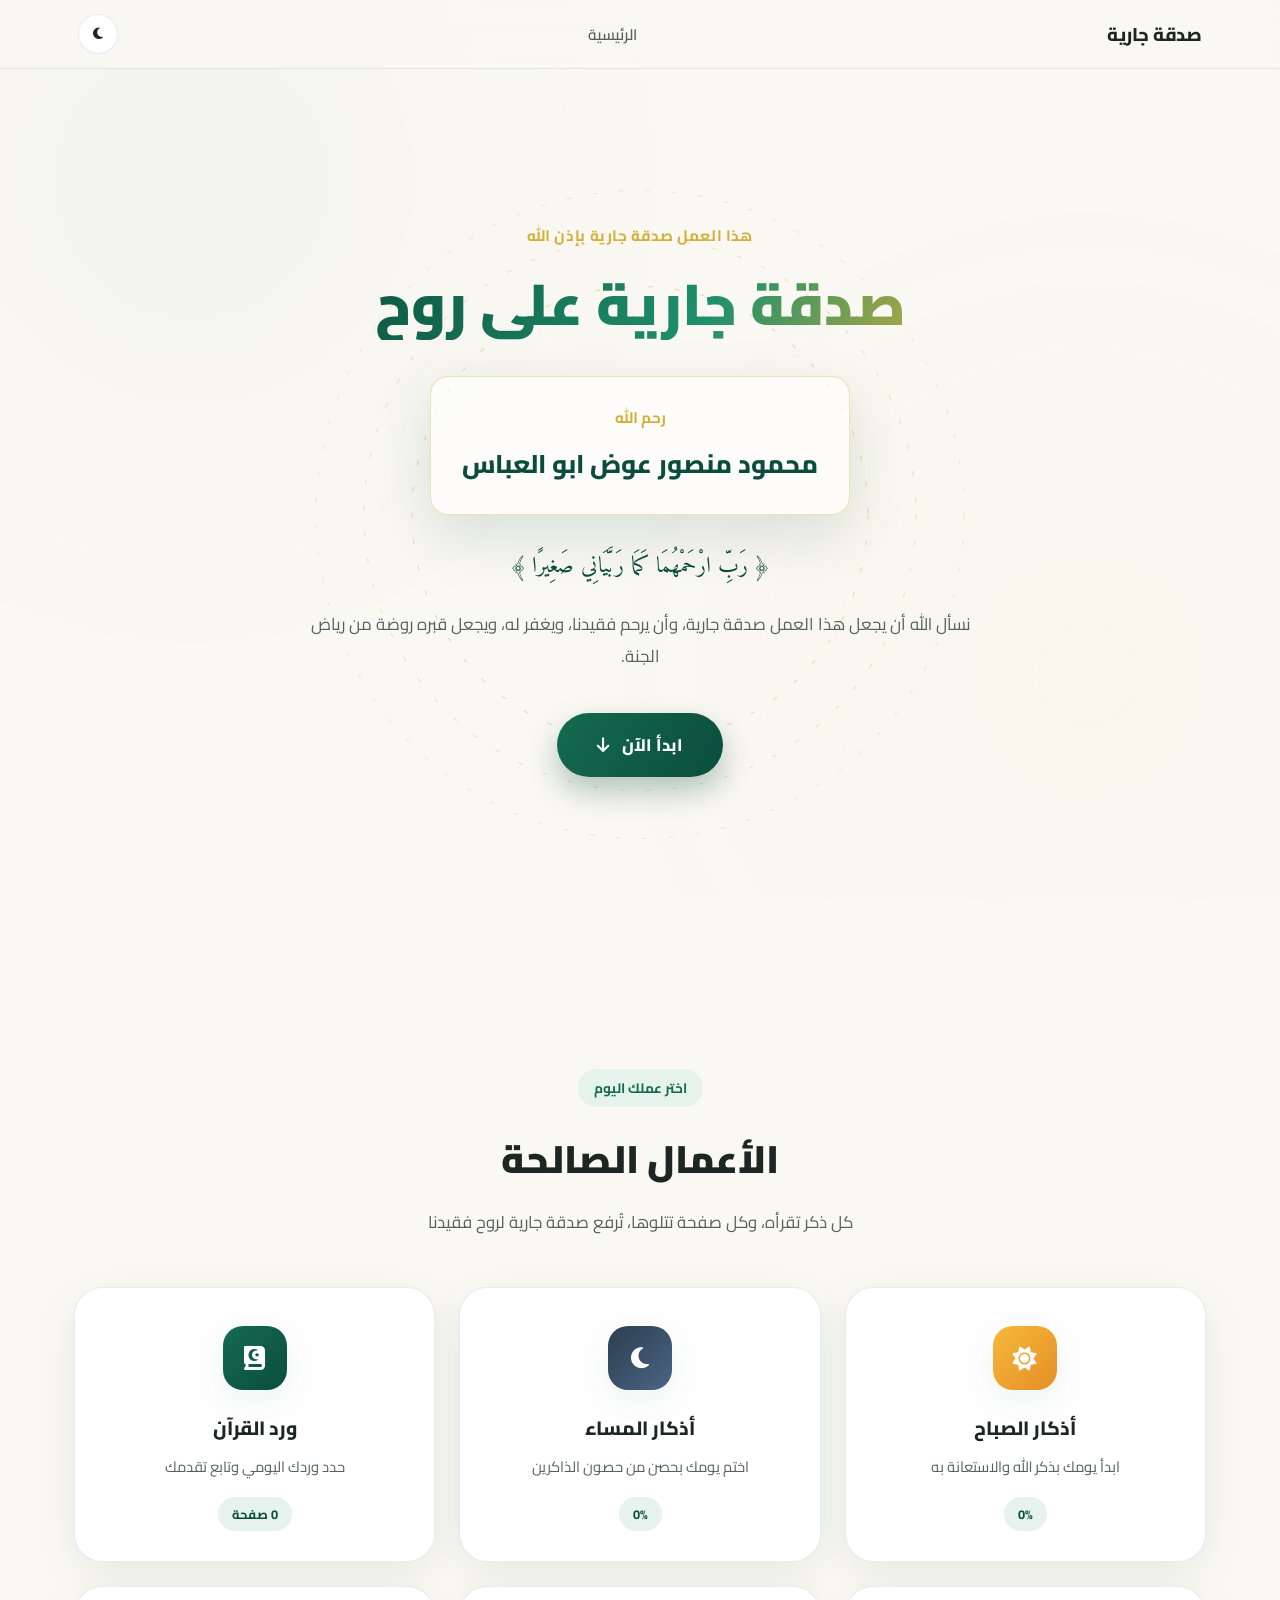
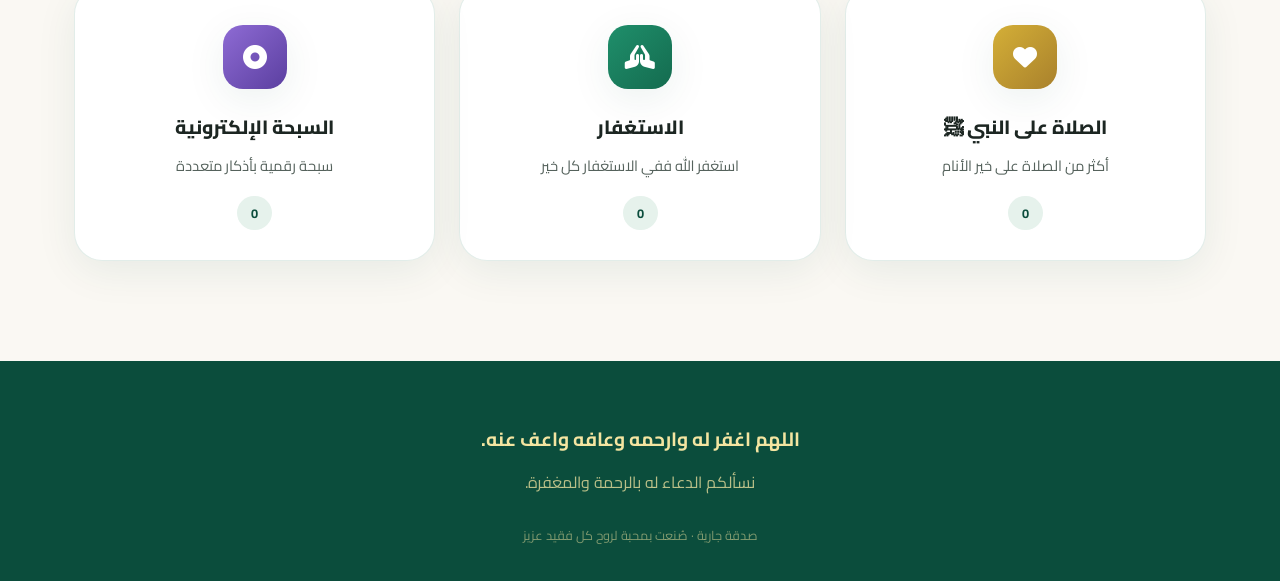
==== commit ab9462c2: "Add files via upload" ====
--- a/index.html
+++ b/index.html
@@ -4,6 +4,7 @@
 <meta charset="UTF-8">
 <meta name="viewport" content="width=device-width, initial-scale=1.0">
 <title>صدقة جارية</title>
+<link rel="icon" type="image/svg+xml" href="data:image/svg+xml,%3Csvg xmlns='http://www.w3.org/2000/svg' viewBox='0 0 64 64'%3E%3Crect width='64' height='64' rx='16' fill='%230b4d3c'/%3E%3Cpath d='M32 12 L38 26 L53 26 L41 35 L46 50 L32 41 L18 50 L23 35 L11 26 L26 26 Z' fill='%23d4af37'/%3E%3C/svg%3E">
 <link rel="preconnect" href="https://fonts.googleapis.com">
 <link href="https://fonts.googleapis.com/css2?family=Cairo:wght@300;400;500;600;700;800;900&family=Amiri:wght@400;700&display=swap" rel="stylesheet">
 <link rel="stylesheet" href="https://cdnjs.cloudflare.com/ajax/libs/font-awesome/6.5.1/css/all.min.css">
@@ -30,12 +31,10 @@
 <header class="site-header" id="siteHeader">
   <div class="header-inner">
     <div class="brand">
-      <span class="brand-mark"><i class="fa-solid fa-mosque"></i></span>
       <span class="brand-name">صدقة جارية</span>
     </div>
     <nav class="header-nav" id="headerNav">
       <a href="#dashboard" data-nav="dashboard">الرئيسية</a>
-    
     </nav>
     <div class="header-actions">
       <button class="theme-toggle" id="themeToggle" aria-label="تبديل الوضع الليلي">
@@ -65,8 +64,8 @@
 
       <div class="deceased-card" id="deceasedCard">
         <div class="deceased-glow"></div>
-        <span class="deceased-label">رحم الله </span>
-       <h2 class="deceased-name" id="deceasedName"></h2>
+        <span class="deceased-label">رحم الله</span>
+        <h2 class="deceased-name" id="deceasedName"></h2>
       </div>
 
       <p class="hero-verse">﴿ رَبِّ ارْحَمْهُمَا كَمَا رَبَّيَانِي صَغِيرًا ﴾</p>
--- a/Azkar2.css
+++ b/Azkar2.css
@@ -553,12 +553,51 @@
    ========================================================= */
 @media (max-width: 640px){
   .header-nav{ display:none; }
-  .header-inner{ padding: 12px 18px; }
-  .hero{ padding: 40px 18px 80px; }
-  .dashboard{ padding: 70px 18px; }
-  .counter-tap{ width: 180px; height:180px; }
-  .counter-number{ font-size:2.5rem; }
-  .azkar-progress-bar{ top: 62px; }
+  .header-inner{ padding: 12px 16px; }
+  .brand-name{ font-size: 1rem; }
+  .hero{ padding: 30px 16px 70px; min-height: auto; }
+  .hero-title{ font-size: clamp(1.6rem, 8vw, 2.2rem); margin-bottom: 26px; }
+  .hero-eyebrow{ font-size: .8rem; }
+  .deceased-card{ padding: 20px 18px; max-width: 100%; }
+  .deceased-name{ font-size: 1.25rem; }
+  .hero-verse{ font-size: 1.1rem; }
+  .hero-message{ font-size: .95rem; margin-bottom: 30px; }
+  .cta-button{ padding: 14px 30px; font-size: .95rem; width: 100%; justify-content:center; }
+
+  .dashboard{ padding: 60px 16px; }
+  .section-head{ margin-bottom: 32px; }
+  .section-head h2{ font-size: 1.5rem; }
+  .feature-card{ padding: 30px 20px 24px; }
+
+  .sub-page{ padding: 24px 16px 80px; }
+  .sub-header h2{ font-size: 1.3rem; }
+  .sub-icon{ width:46px; height:46px; font-size:1.05rem; }
+  .azkar-card{ padding: 18px; }
+  .azkar-text{ font-size: 1.1rem; line-height: 1.9; }
+  .azkar-progress-bar{ top: 58px; }
+  .azkar-footer-row{ flex-wrap: wrap; gap: 10px; }
+
+  .wird-today-card{ padding: 24px 18px; }
+  .wird-options{ gap: 8px; }
+  .wird-chip{ padding: 10px 16px; font-size: .88rem; }
+
+  .formula-card{ padding: 18px; }
+  .formula-card p{ font-size: 1.02rem; }
+  .counter-tap{ width: 170px; height:170px; }
+  .counter-number{ font-size:2.3rem; }
+  .dhikr-chip{ font-size: .9rem; padding: 10px 16px; }
+
+  .site-footer{ padding: 44px 18px 26px; }
+  .footer-dua{ font-size: 1.05rem; }
+}
+
+@media (max-width: 380px){
+  .hero-title{ font-size: 1.4rem; }
+  .deceased-name{ font-size: 1.1rem; }
+  .counter-tap{ width: 150px; height:150px; }
+  .counter-number{ font-size:2rem; }
+  .cards-grid{ gap: 16px; }
+  .card-icon{ width: 54px; height:54px; font-size: 1.25rem; }
 }
 
 /* focus visibility for accessibility */
